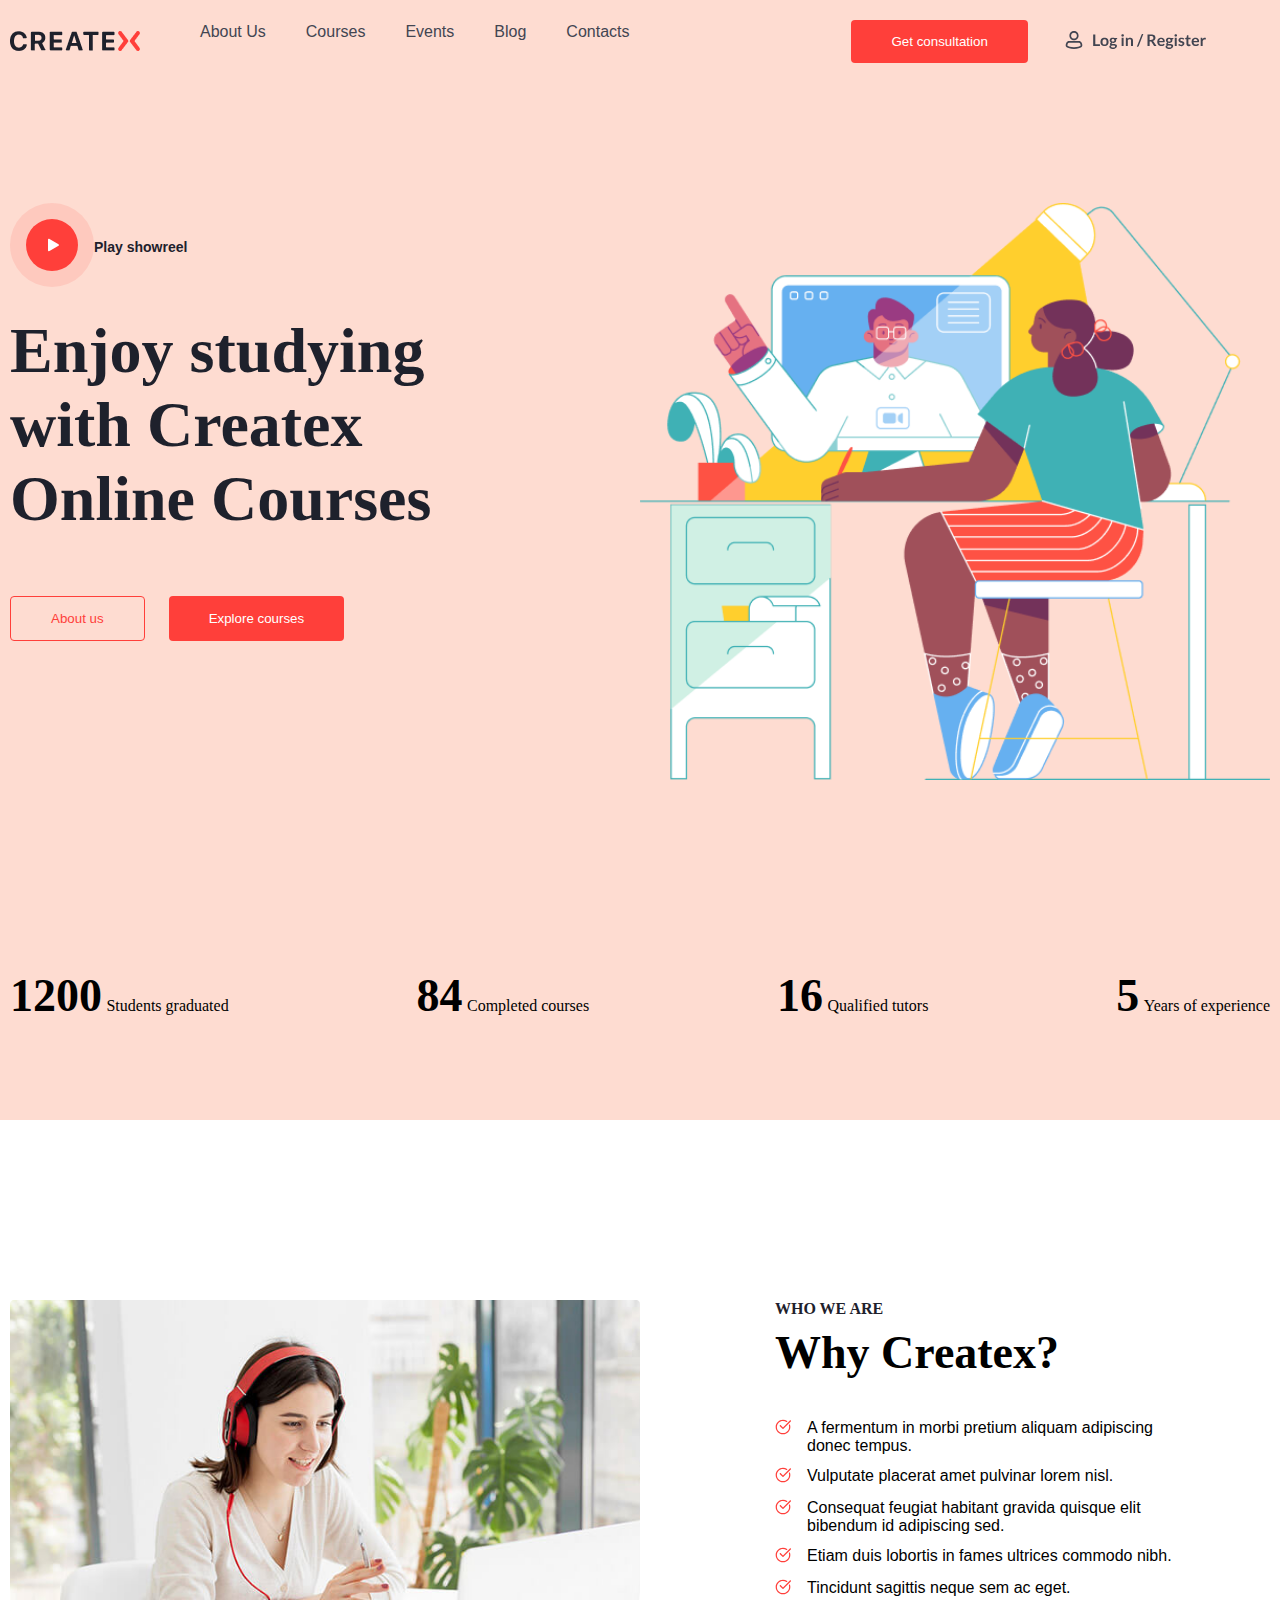
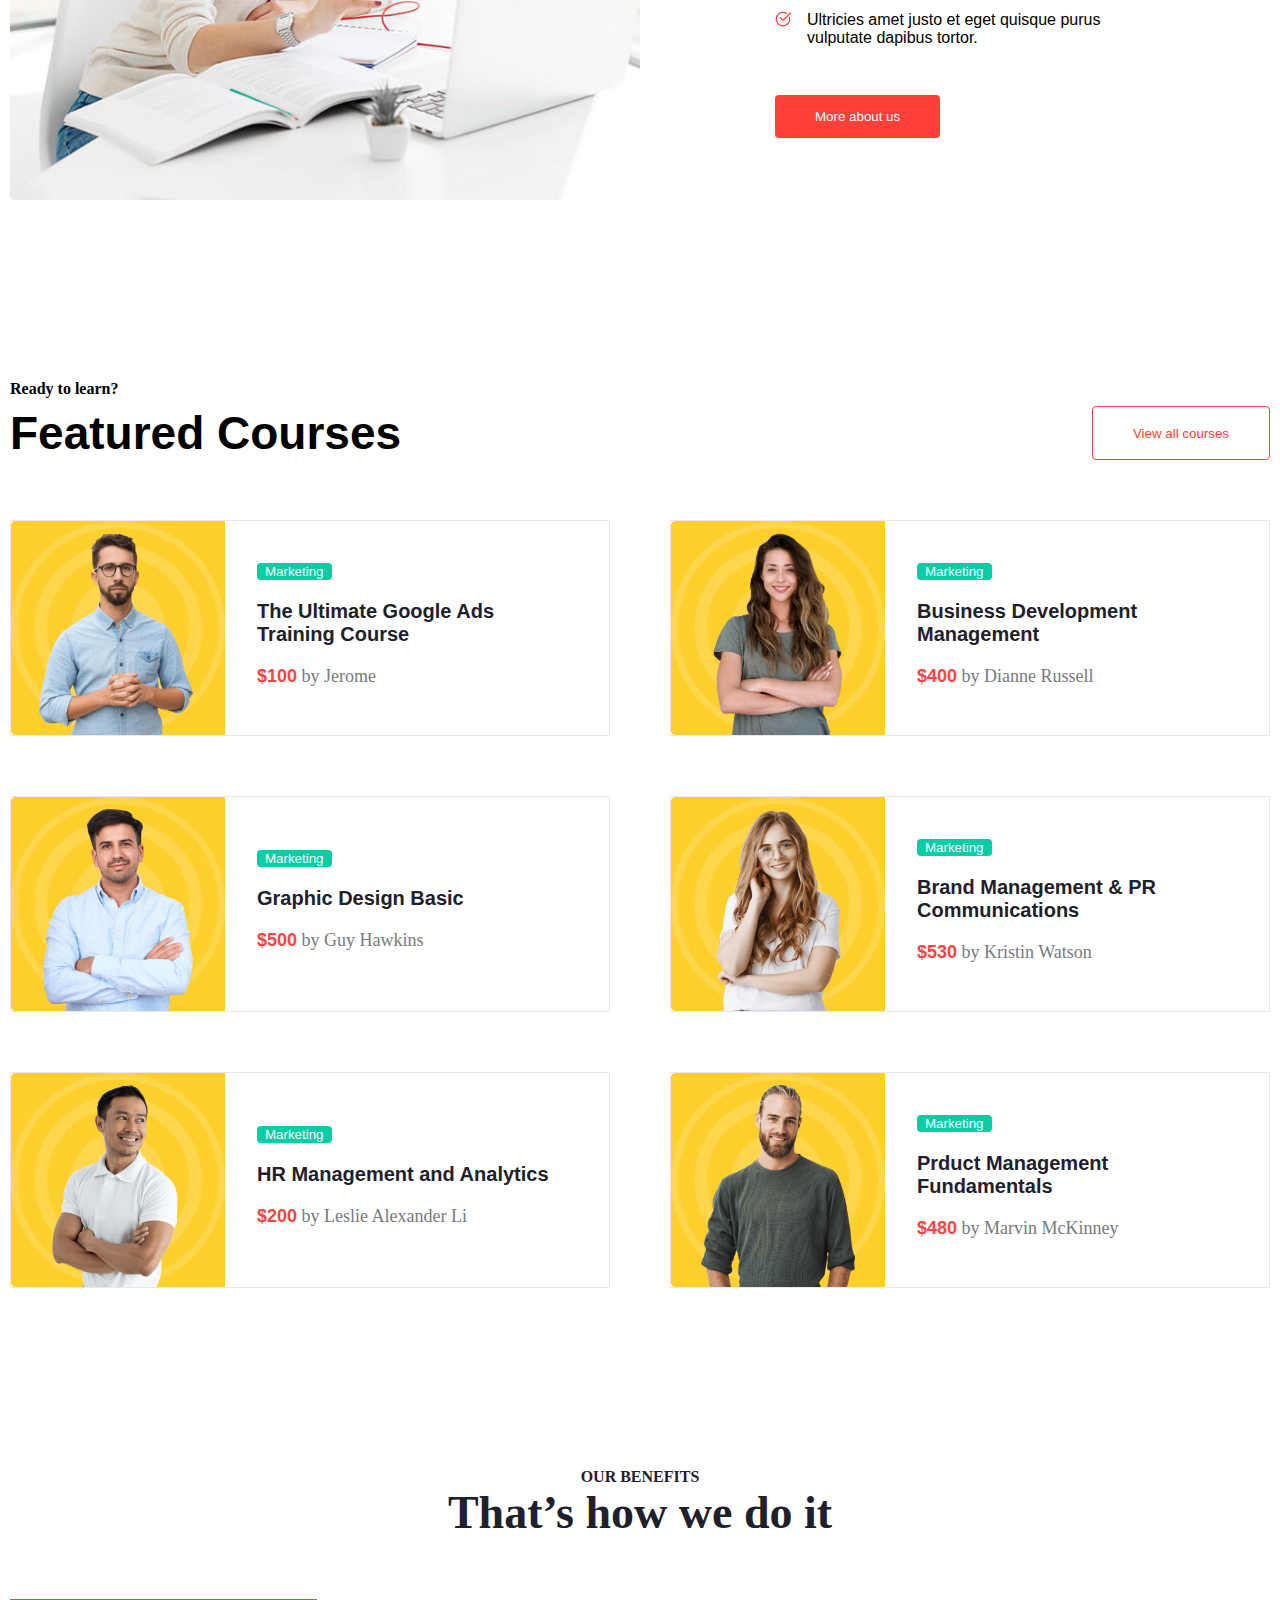
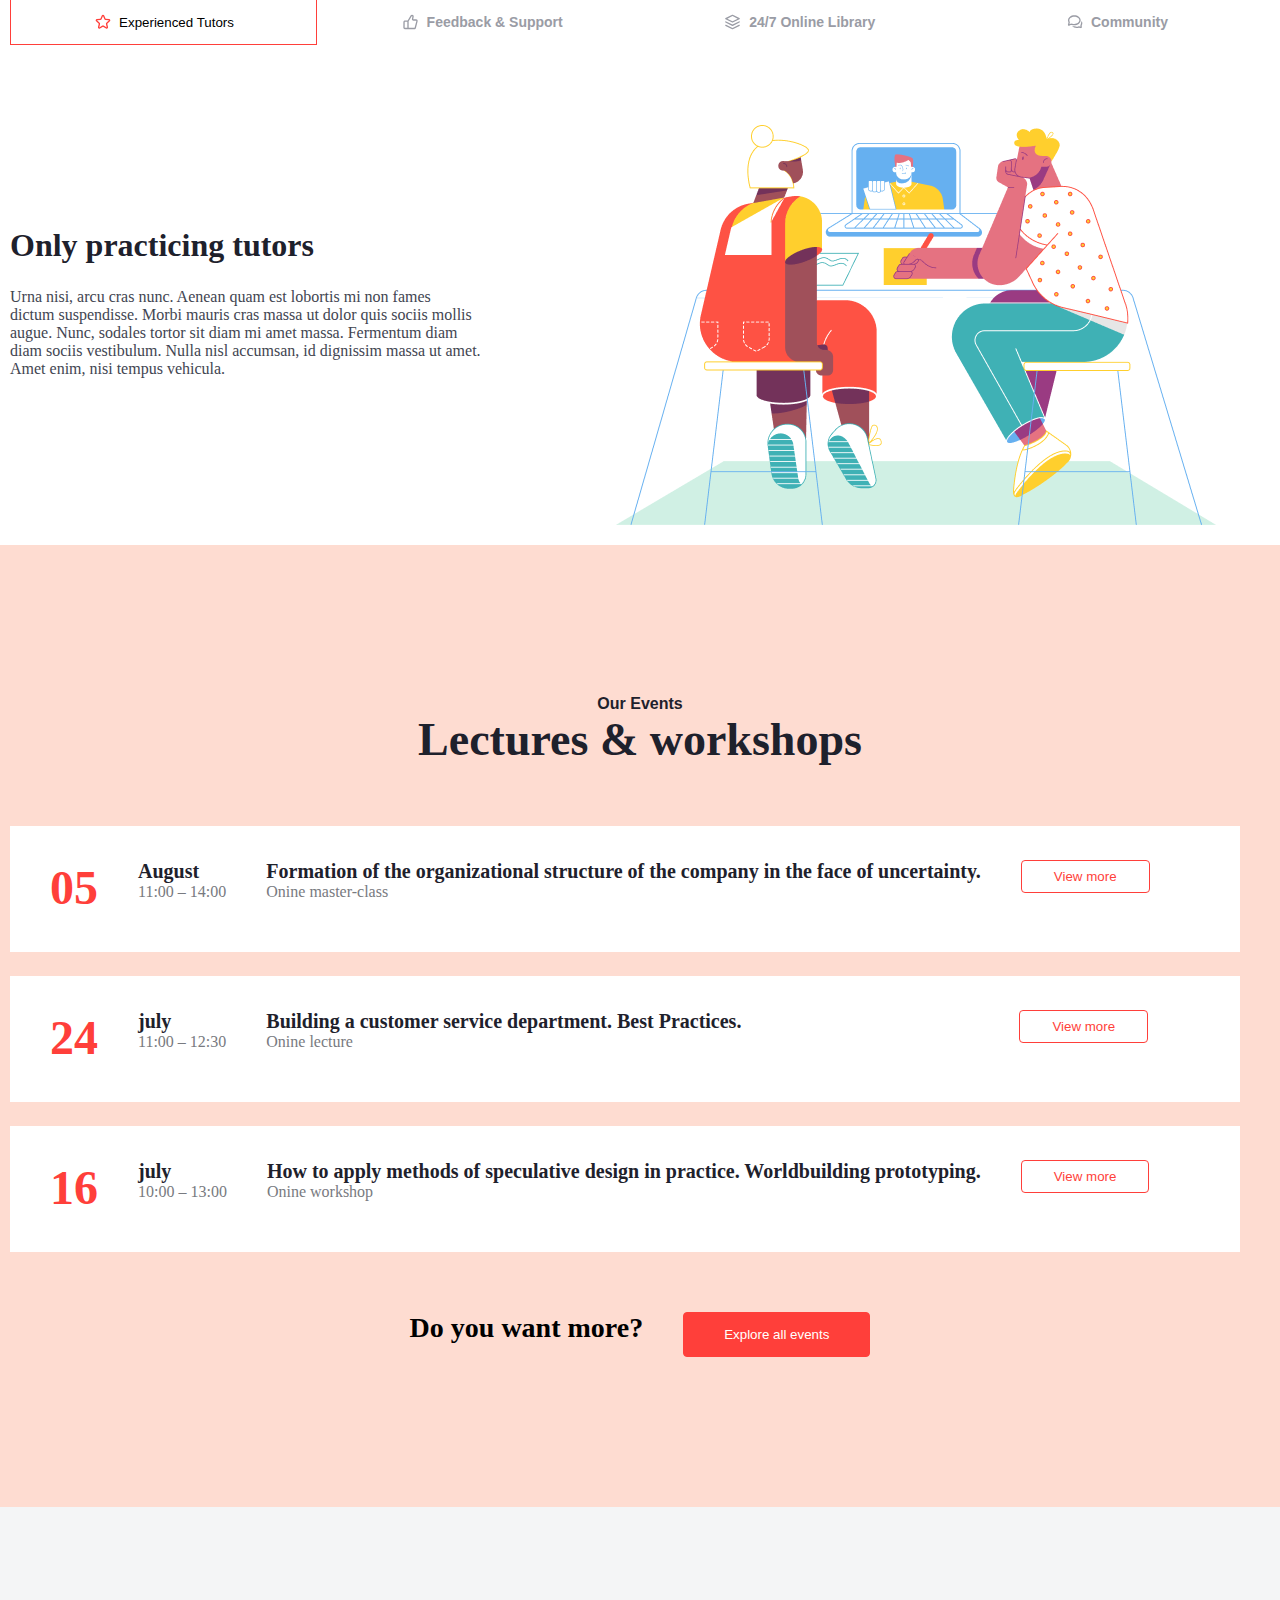
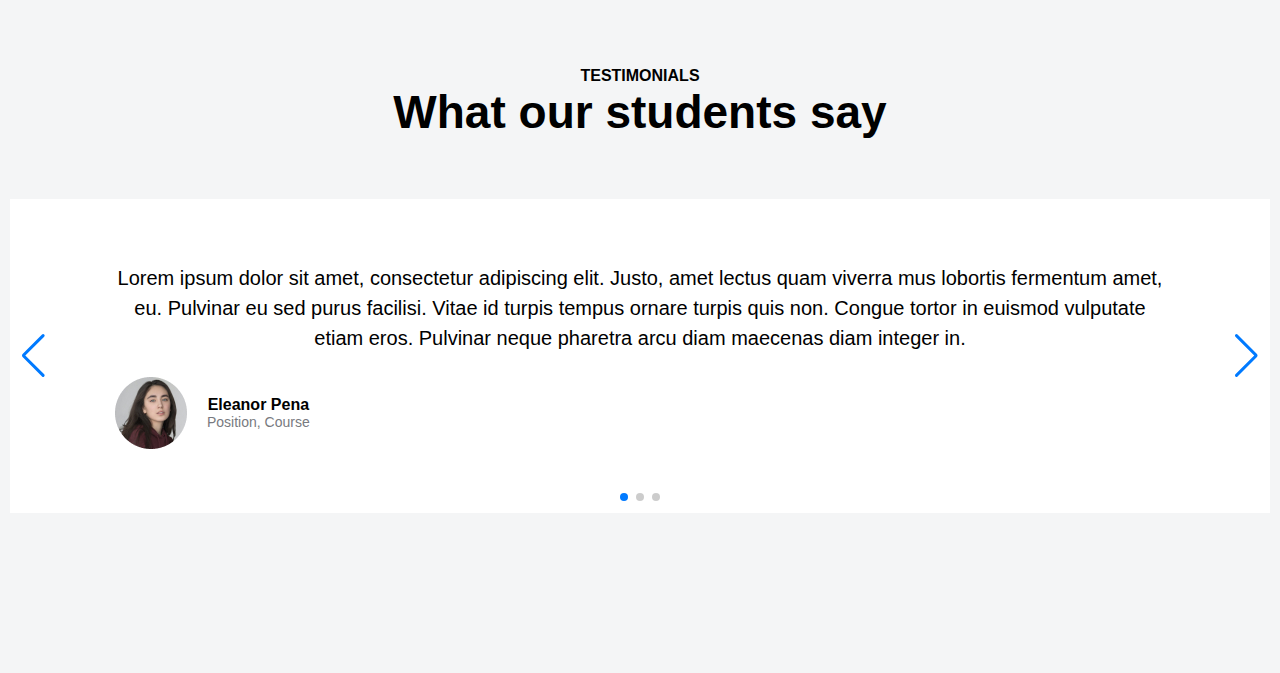
==== index.html @ 964c34a2 "first commit" ====
<!doctype html>
<html lang="en">
<head>
    <meta charset="UTF-8">
    <meta name="viewport"
          content="width=device-width, user-scalable=no, initial-scale=1.0, maximum-scale=1.0, minimum-scale=1.0">
    <meta http-equiv="X-UA-Compatible" content="ie=edge">
    <title>Document</title>
    <link
            rel="stylesheet"
            href="https://cdn.jsdelivr.net/npm/swiper@10/swiper-bundle.min.css"
    />
    <link rel="stylesheet" href="style.css">

</head>
<body>
<header class="header">
<div class="container">
    <nav class="header__nav">
        <div class="header__left">
            <h1 class="header__logo">
                <img src="img/logo.png" alt="">
            </h1>
            <div class="header__menu">
                <a href=""class="header__menu_link">About Us</a>
                <a href="pages/courses/index.html"class="header__menu_link">Courses</a>
                <a href=""class="header__menu_link">Events</a>
                <a href=""class="header__menu_link">Blog</a>
                <a href=""class="header__menu_link">Contacts</a>
            </div>
        </div>
        <div class="header__right">
            <button class="header__btn">Get consultation</button>
            <div class="header__user">
                <svg width="143" height="26" viewBox="0 0 143 26" fill="none" xmlns="http://www.w3.org/2000/svg">
                    <path fill-rule="evenodd" clip-rule="evenodd" d="M10.0002 5.70866C8.38936 5.70866 7.08353 7.0145 7.08353 8.62533C7.08353 10.2362 8.38936 11.542 10.0002 11.542C11.611 11.542 12.9169 10.2362 12.9169 8.62533C12.9169 7.0145 11.611 5.70866 10.0002 5.70866ZM5.41686 8.62533C5.41686 6.09402 7.46889 4.04199 10.0002 4.04199C12.5315 4.04199 14.5835 6.09402 14.5835 8.62533C14.5835 11.1566 12.5315 13.2087 10.0002 13.2087C7.46889 13.2087 5.41686 11.1566 5.41686 8.62533Z" fill="#424551"/>
                    <path fill-rule="evenodd" clip-rule="evenodd" d="M5.08691 15.7087C4.50914 15.7087 4.05755 15.99 3.87424 16.3942C3.62053 16.9536 3.39078 17.6196 3.33656 18.2513C3.31233 18.5337 3.43006 18.7418 3.5923 18.8426C4.44993 19.3753 6.43719 20.292 10.0002 20.292C13.5632 20.292 15.5505 19.3753 16.4081 18.8426C16.5703 18.7418 16.6881 18.5337 16.6638 18.2513C16.6096 17.6196 16.3799 16.9536 16.1261 16.3942C15.9428 15.99 15.4912 15.7087 14.9135 15.7087H5.08691ZM2.35639 15.7058C2.86301 14.5887 3.99428 14.042 5.08691 14.042H14.9135C16.0061 14.042 17.1374 14.5887 17.644 15.7058C17.935 16.3474 18.2472 17.2099 18.3244 18.1088C18.3946 18.9273 18.0544 19.7819 17.2876 20.2583C16.1596 20.959 13.8665 21.9587 10.0002 21.9587C6.13386 21.9587 3.84078 20.959 2.71283 20.2583C1.94595 19.7819 1.60575 18.9273 1.676 18.1088C1.75315 17.2099 2.0654 16.3474 2.35639 15.7058Z" fill="#424551"/>
                    <path d="M31.32 17.224H35.952V19H29.168V7.432H31.32V17.224ZM40.5288 10.664C41.1421 10.664 41.6968 10.7627 42.1928 10.96C42.6941 11.1573 43.1208 11.4373 43.4728 11.8C43.8248 12.1627 44.0968 12.6053 44.2888 13.128C44.4808 13.6507 44.5768 14.2347 44.5768 14.88C44.5768 15.5307 44.4808 16.1173 44.2888 16.64C44.0968 17.1627 43.8248 17.608 43.4728 17.976C43.1208 18.344 42.6941 18.6267 42.1928 18.824C41.6968 19.0213 41.1421 19.12 40.5288 19.12C39.9154 19.12 39.3581 19.0213 38.8568 18.824C38.3554 18.6267 37.9261 18.344 37.5688 17.976C37.2168 17.608 36.9421 17.1627 36.7448 16.64C36.5528 16.1173 36.4568 15.5307 36.4568 14.88C36.4568 14.2347 36.5528 13.6507 36.7448 13.128C36.9421 12.6053 37.2168 12.1627 37.5688 11.8C37.9261 11.4373 38.3554 11.1573 38.8568 10.96C39.3581 10.7627 39.9154 10.664 40.5288 10.664ZM40.5288 17.6C41.2114 17.6 41.7154 17.3707 42.0408 16.912C42.3714 16.4533 42.5368 15.7813 42.5368 14.896C42.5368 14.0107 42.3714 13.336 42.0408 12.872C41.7154 12.408 41.2114 12.176 40.5288 12.176C39.8354 12.176 39.3234 12.4107 38.9928 12.88C38.6621 13.344 38.4968 14.016 38.4968 14.896C38.4968 15.776 38.6621 16.448 38.9928 16.912C39.3234 17.3707 39.8354 17.6 40.5288 17.6ZM48.9585 10.648C49.3105 10.648 49.6412 10.6853 49.9505 10.76C50.2598 10.8293 50.5425 10.9333 50.7985 11.072H53.1585V11.808C53.1585 11.9307 53.1265 12.0267 53.0625 12.096C52.9985 12.1653 52.8892 12.2133 52.7345 12.24L51.9985 12.376C52.0518 12.5147 52.0918 12.6613 52.1185 12.816C52.1505 12.9707 52.1665 13.1333 52.1665 13.304C52.1665 13.7093 52.0838 14.0773 51.9185 14.408C51.7585 14.7333 51.5345 15.0107 51.2465 15.24C50.9638 15.4693 50.6252 15.648 50.2305 15.776C49.8412 15.8987 49.4172 15.96 48.9585 15.96C48.6492 15.96 48.3478 15.9307 48.0545 15.872C47.7985 16.0267 47.6705 16.2 47.6705 16.392C47.6705 16.5573 47.7452 16.68 47.8945 16.76C48.0492 16.8347 48.2492 16.888 48.4945 16.92C48.7452 16.952 49.0278 16.9733 49.3425 16.984C49.6572 16.9893 49.9798 17.0053 50.3105 17.032C50.6412 17.0587 50.9638 17.1067 51.2785 17.176C51.5932 17.24 51.8732 17.344 52.1185 17.488C52.3692 17.632 52.5692 17.8293 52.7185 18.08C52.8732 18.3253 52.9505 18.6427 52.9505 19.032C52.9505 19.3947 52.8598 19.7467 52.6785 20.088C52.5025 20.4293 52.2438 20.7333 51.9025 21C51.5665 21.2667 51.1532 21.48 50.6625 21.64C50.1718 21.8053 49.6118 21.888 48.9825 21.888C48.3585 21.888 47.8172 21.8267 47.3585 21.704C46.8998 21.5867 46.5185 21.4267 46.2145 21.224C45.9158 21.0267 45.6918 20.7973 45.5425 20.536C45.3932 20.2747 45.3185 20.0027 45.3185 19.72C45.3185 19.336 45.4358 19.0133 45.6705 18.752C45.9052 18.4907 46.2305 18.2827 46.6465 18.128C46.4438 18.016 46.2812 17.8667 46.1585 17.68C46.0358 17.4933 45.9745 17.2507 45.9745 16.952C45.9745 16.8293 45.9958 16.704 46.0385 16.576C46.0812 16.4427 46.1452 16.312 46.2305 16.184C46.3212 16.056 46.4332 15.936 46.5665 15.824C46.6998 15.7067 46.8572 15.6027 47.0385 15.512C46.6225 15.288 46.2945 14.9893 46.0545 14.616C45.8198 14.2427 45.7025 13.8053 45.7025 13.304C45.7025 12.8987 45.7825 12.5333 45.9425 12.208C46.1078 11.8773 46.3345 11.5973 46.6225 11.368C46.9158 11.1333 47.2598 10.9547 47.6545 10.832C48.0545 10.7093 48.4892 10.648 48.9585 10.648ZM51.1265 19.368C51.1265 19.208 51.0785 19.0773 50.9825 18.976C50.8865 18.8747 50.7558 18.7973 50.5905 18.744C50.4252 18.6853 50.2305 18.6427 50.0065 18.616C49.7878 18.5893 49.5532 18.5707 49.3025 18.56C49.0572 18.544 48.8012 18.5307 48.5345 18.52C48.2732 18.504 48.0198 18.48 47.7745 18.448C47.5505 18.5707 47.3692 18.7173 47.2305 18.888C47.0972 19.0533 47.0305 19.2453 47.0305 19.464C47.0305 19.608 47.0652 19.7413 47.1345 19.864C47.2092 19.992 47.3238 20.1013 47.4785 20.192C47.6385 20.2827 47.8438 20.352 48.0945 20.4C48.3452 20.4533 48.6518 20.48 49.0145 20.48C49.3825 20.48 49.6998 20.4507 49.9665 20.392C50.2332 20.3387 50.4518 20.2613 50.6225 20.16C50.7985 20.064 50.9265 19.9467 51.0065 19.808C51.0865 19.6747 51.1265 19.528 51.1265 19.368ZM48.9585 14.696C49.2038 14.696 49.4172 14.664 49.5985 14.6C49.7798 14.5307 49.9292 14.4373 50.0465 14.32C50.1692 14.2027 50.2598 14.0613 50.3185 13.896C50.3825 13.7307 50.4145 13.5493 50.4145 13.352C50.4145 12.9467 50.2918 12.6267 50.0465 12.392C49.8065 12.152 49.4438 12.032 48.9585 12.032C48.4732 12.032 48.1078 12.152 47.8625 12.392C47.6225 12.6267 47.5025 12.9467 47.5025 13.352C47.5025 13.544 47.5318 13.7227 47.5905 13.888C47.6545 14.0533 47.7452 14.1973 47.8625 14.32C47.9852 14.4373 48.1372 14.5307 48.3185 14.6C48.5052 14.664 48.7185 14.696 48.9585 14.696ZM59.5975 10.792V19H57.6215V10.792H59.5975ZM59.8935 8.4C59.8935 8.57067 59.8588 8.73067 59.7895 8.88C59.7202 9.02933 59.6268 9.16 59.5095 9.272C59.3975 9.384 59.2642 9.47467 59.1095 9.544C58.9548 9.608 58.7895 9.64 58.6135 9.64C58.4428 9.64 58.2802 9.608 58.1255 9.544C57.9762 9.47467 57.8455 9.384 57.7335 9.272C57.6215 9.16 57.5308 9.02933 57.4615 8.88C57.3975 8.73067 57.3655 8.57067 57.3655 8.4C57.3655 8.224 57.3975 8.05867 57.4615 7.904C57.5308 7.74933 57.6215 7.616 57.7335 7.504C57.8455 7.392 57.9762 7.304 58.1255 7.24C58.2802 7.17067 58.4428 7.136 58.6135 7.136C58.7895 7.136 58.9548 7.17067 59.1095 7.24C59.2642 7.304 59.3975 7.392 59.5095 7.504C59.6268 7.616 59.7202 7.74933 59.7895 7.904C59.8588 8.05867 59.8935 8.224 59.8935 8.4ZM61.8372 19V10.792H63.0453C63.3013 10.792 63.4693 10.912 63.5493 11.152L63.6853 11.8C63.8506 11.6293 64.0239 11.4747 64.2053 11.336C64.3919 11.1973 64.5866 11.0773 64.7893 10.976C64.9973 10.8747 65.2186 10.7973 65.4533 10.744C65.6879 10.6907 65.9439 10.664 66.2213 10.664C66.6693 10.664 67.0666 10.7413 67.4133 10.896C67.7599 11.0453 68.0479 11.2587 68.2773 11.536C68.5119 11.808 68.6879 12.136 68.8053 12.52C68.9279 12.8987 68.9893 13.3173 68.9893 13.776V19H67.0133V13.776C67.0133 13.2747 66.8959 12.888 66.6613 12.616C66.4319 12.3387 66.0853 12.2 65.6213 12.2C65.2799 12.2 64.9599 12.2773 64.6613 12.432C64.3626 12.5867 64.0799 12.7973 63.8133 13.064V19H61.8372ZM74.7128 19.024C74.6648 19.1467 74.6034 19.2533 74.5288 19.344C74.4541 19.4347 74.3688 19.5093 74.2728 19.568C74.1768 19.632 74.0754 19.68 73.9688 19.712C73.8621 19.744 73.7581 19.76 73.6568 19.76H72.8247L77.4968 7.808C77.5874 7.584 77.7181 7.41333 77.8888 7.296C78.0594 7.17333 78.2648 7.112 78.5048 7.112H79.3448L74.7128 19.024ZM85.642 14.48V19H83.49V7.432H87.018C87.8073 7.432 88.482 7.51467 89.042 7.68C89.6073 7.84 90.0687 8.06667 90.426 8.36C90.7887 8.65333 91.0527 9.00533 91.218 9.416C91.3887 9.82133 91.474 10.2693 91.474 10.76C91.474 11.1493 91.4153 11.5173 91.298 11.864C91.186 12.2107 91.0207 12.5253 90.802 12.808C90.5887 13.0907 90.322 13.3387 90.002 13.552C89.6873 13.7653 89.3273 13.936 88.922 14.064C89.194 14.2187 89.4287 14.44 89.626 14.728L92.522 19H90.586C90.3993 19 90.2393 18.9627 90.106 18.888C89.978 18.8133 89.8687 18.7067 89.778 18.568L87.346 14.864C87.2553 14.7253 87.154 14.6267 87.042 14.568C86.9353 14.5093 86.7753 14.48 86.562 14.48H85.642ZM85.642 12.936H86.986C87.3913 12.936 87.7433 12.8853 88.042 12.784C88.346 12.6827 88.594 12.544 88.786 12.368C88.9833 12.1867 89.13 11.9733 89.226 11.728C89.322 11.4827 89.37 11.2133 89.37 10.92C89.37 10.3333 89.1753 9.88267 88.786 9.568C88.402 9.25333 87.8127 9.096 87.018 9.096H85.642V12.936ZM97.1824 10.664C97.6997 10.664 98.1744 10.7467 98.6064 10.912C99.0437 11.0773 99.4197 11.32 99.7344 11.64C100.049 11.9547 100.294 12.344 100.47 12.808C100.646 13.2667 100.734 13.792 100.734 14.384C100.734 14.5333 100.726 14.6587 100.71 14.76C100.7 14.856 100.676 14.9333 100.638 14.992C100.606 15.0453 100.561 15.0853 100.502 15.112C100.444 15.1333 100.369 15.144 100.278 15.144H95.2064C95.265 15.9867 95.4917 16.6053 95.8864 17C96.281 17.3947 96.8037 17.592 97.4544 17.592C97.7744 17.592 98.049 17.5547 98.2784 17.48C98.513 17.4053 98.7157 17.3227 98.8864 17.232C99.0624 17.1413 99.2144 17.0587 99.3424 16.984C99.4757 16.9093 99.6037 16.872 99.7264 16.872C99.8064 16.872 99.8757 16.888 99.9344 16.92C99.993 16.952 100.044 16.9973 100.086 17.056L100.662 17.776C100.444 18.032 100.198 18.248 99.9264 18.424C99.6544 18.5947 99.369 18.7333 99.0704 18.84C98.777 18.9413 98.4757 19.0133 98.1664 19.056C97.8624 19.0987 97.5664 19.12 97.2784 19.12C96.7077 19.12 96.177 19.0267 95.6864 18.84C95.1957 18.648 94.769 18.368 94.4064 18C94.0437 17.6267 93.7584 17.168 93.5504 16.624C93.3424 16.0747 93.2384 15.44 93.2384 14.72C93.2384 14.16 93.329 13.6347 93.5104 13.144C93.6917 12.648 93.9504 12.2187 94.2864 11.856C94.6277 11.488 95.041 11.1973 95.5264 10.984C96.017 10.7707 96.569 10.664 97.1824 10.664ZM97.2224 12.08C96.6464 12.08 96.1957 12.2427 95.8704 12.568C95.545 12.8933 95.337 13.3547 95.2464 13.952H98.9584C98.9584 13.696 98.9237 13.456 98.8544 13.232C98.785 13.0027 98.6784 12.8027 98.5344 12.632C98.3904 12.4613 98.209 12.328 97.9904 12.232C97.7717 12.1307 97.5157 12.08 97.2224 12.08ZM105.177 10.648C105.529 10.648 105.86 10.6853 106.169 10.76C106.479 10.8293 106.761 10.9333 107.017 11.072H109.377V11.808C109.377 11.9307 109.345 12.0267 109.281 12.096C109.217 12.1653 109.108 12.2133 108.953 12.24L108.217 12.376C108.271 12.5147 108.311 12.6613 108.337 12.816C108.369 12.9707 108.385 13.1333 108.385 13.304C108.385 13.7093 108.303 14.0773 108.137 14.408C107.977 14.7333 107.753 15.0107 107.465 15.24C107.183 15.4693 106.844 15.648 106.449 15.776C106.06 15.8987 105.636 15.96 105.177 15.96C104.868 15.96 104.567 15.9307 104.273 15.872C104.017 16.0267 103.889 16.2 103.889 16.392C103.889 16.5573 103.964 16.68 104.113 16.76C104.268 16.8347 104.468 16.888 104.713 16.92C104.964 16.952 105.247 16.9733 105.561 16.984C105.876 16.9893 106.199 17.0053 106.529 17.032C106.86 17.0587 107.183 17.1067 107.497 17.176C107.812 17.24 108.092 17.344 108.337 17.488C108.588 17.632 108.788 17.8293 108.937 18.08C109.092 18.3253 109.169 18.6427 109.169 19.032C109.169 19.3947 109.079 19.7467 108.897 20.088C108.721 20.4293 108.463 20.7333 108.121 21C107.785 21.2667 107.372 21.48 106.881 21.64C106.391 21.8053 105.831 21.888 105.201 21.888C104.577 21.888 104.036 21.8267 103.577 21.704C103.119 21.5867 102.737 21.4267 102.433 21.224C102.135 21.0267 101.911 20.7973 101.761 20.536C101.612 20.2747 101.537 20.0027 101.537 19.72C101.537 19.336 101.655 19.0133 101.889 18.752C102.124 18.4907 102.449 18.2827 102.865 18.128C102.663 18.016 102.5 17.8667 102.377 17.68C102.255 17.4933 102.193 17.2507 102.193 16.952C102.193 16.8293 102.215 16.704 102.257 16.576C102.3 16.4427 102.364 16.312 102.449 16.184C102.54 16.056 102.652 15.936 102.785 15.824C102.919 15.7067 103.076 15.6027 103.257 15.512C102.841 15.288 102.513 14.9893 102.273 14.616C102.039 14.2427 101.921 13.8053 101.921 13.304C101.921 12.8987 102.001 12.5333 102.161 12.208C102.327 11.8773 102.553 11.5973 102.841 11.368C103.135 11.1333 103.479 10.9547 103.873 10.832C104.273 10.7093 104.708 10.648 105.177 10.648ZM107.345 19.368C107.345 19.208 107.297 19.0773 107.201 18.976C107.105 18.8747 106.975 18.7973 106.809 18.744C106.644 18.6853 106.449 18.6427 106.225 18.616C106.007 18.5893 105.772 18.5707 105.521 18.56C105.276 18.544 105.02 18.5307 104.753 18.52C104.492 18.504 104.239 18.48 103.993 18.448C103.769 18.5707 103.588 18.7173 103.449 18.888C103.316 19.0533 103.249 19.2453 103.249 19.464C103.249 19.608 103.284 19.7413 103.353 19.864C103.428 19.992 103.543 20.1013 103.697 20.192C103.857 20.2827 104.063 20.352 104.313 20.4C104.564 20.4533 104.871 20.48 105.233 20.48C105.601 20.48 105.919 20.4507 106.185 20.392C106.452 20.3387 106.671 20.2613 106.841 20.16C107.017 20.064 107.145 19.9467 107.225 19.808C107.305 19.6747 107.345 19.528 107.345 19.368ZM105.177 14.696C105.423 14.696 105.636 14.664 105.817 14.6C105.999 14.5307 106.148 14.4373 106.265 14.32C106.388 14.2027 106.479 14.0613 106.537 13.896C106.601 13.7307 106.633 13.5493 106.633 13.352C106.633 12.9467 106.511 12.6267 106.265 12.392C106.025 12.152 105.663 12.032 105.177 12.032C104.692 12.032 104.327 12.152 104.081 12.392C103.841 12.6267 103.721 12.9467 103.721 13.352C103.721 13.544 103.751 13.7227 103.809 13.888C103.873 14.0533 103.964 14.1973 104.081 14.32C104.204 14.4373 104.356 14.5307 104.537 14.6C104.724 14.664 104.937 14.696 105.177 14.696ZM112.723 10.792V19H110.747V10.792H112.723ZM113.019 8.4C113.019 8.57067 112.984 8.73067 112.915 8.88C112.845 9.02933 112.752 9.16 112.635 9.272C112.523 9.384 112.389 9.47467 112.235 9.544C112.08 9.608 111.915 9.64 111.739 9.64C111.568 9.64 111.405 9.608 111.251 9.544C111.101 9.47467 110.971 9.384 110.859 9.272C110.747 9.16 110.656 9.02933 110.587 8.88C110.523 8.73067 110.491 8.57067 110.491 8.4C110.491 8.224 110.523 8.05867 110.587 7.904C110.656 7.74933 110.747 7.616 110.859 7.504C110.971 7.392 111.101 7.304 111.251 7.24C111.405 7.17067 111.568 7.136 111.739 7.136C111.915 7.136 112.08 7.17067 112.235 7.24C112.389 7.304 112.523 7.392 112.635 7.504C112.752 7.616 112.845 7.74933 112.915 7.904C112.984 8.05867 113.019 8.224 113.019 8.4ZM119.834 12.392C119.781 12.4773 119.725 12.5387 119.666 12.576C119.608 12.608 119.533 12.624 119.442 12.624C119.346 12.624 119.242 12.5973 119.13 12.544C119.024 12.4907 118.898 12.432 118.754 12.368C118.61 12.2987 118.445 12.2373 118.258 12.184C118.077 12.1307 117.861 12.104 117.61 12.104C117.221 12.104 116.914 12.1867 116.69 12.352C116.466 12.5173 116.354 12.7333 116.354 13C116.354 13.176 116.41 13.3253 116.522 13.448C116.64 13.5653 116.792 13.6693 116.978 13.76C117.17 13.8507 117.386 13.9333 117.626 14.008C117.866 14.0773 118.112 14.1547 118.362 14.24C118.613 14.3253 118.858 14.424 119.098 14.536C119.338 14.6427 119.552 14.7813 119.738 14.952C119.93 15.1173 120.082 15.3173 120.194 15.552C120.312 15.7867 120.37 16.0693 120.37 16.4C120.37 16.7947 120.298 17.16 120.154 17.496C120.01 17.8267 119.8 18.1147 119.522 18.36C119.245 18.6 118.901 18.7893 118.49 18.928C118.085 19.0613 117.618 19.128 117.09 19.128C116.808 19.128 116.53 19.1013 116.258 19.048C115.992 19 115.733 18.9307 115.482 18.84C115.237 18.7493 115.008 18.6427 114.794 18.52C114.586 18.3973 114.402 18.264 114.242 18.12L114.698 17.368C114.757 17.2773 114.826 17.208 114.906 17.16C114.986 17.112 115.088 17.088 115.21 17.088C115.333 17.088 115.448 17.1227 115.554 17.192C115.666 17.2613 115.794 17.336 115.938 17.416C116.082 17.496 116.25 17.5707 116.442 17.64C116.64 17.7093 116.888 17.744 117.186 17.744C117.421 17.744 117.621 17.7173 117.786 17.664C117.957 17.6053 118.096 17.5307 118.202 17.44C118.314 17.3493 118.394 17.2453 118.442 17.128C118.496 17.0053 118.522 16.88 118.522 16.752C118.522 16.56 118.464 16.4027 118.346 16.28C118.234 16.1573 118.082 16.0507 117.89 15.96C117.704 15.8693 117.488 15.7893 117.242 15.72C117.002 15.6453 116.754 15.5653 116.498 15.48C116.248 15.3947 116 15.296 115.754 15.184C115.514 15.0667 115.298 14.92 115.106 14.744C114.92 14.568 114.768 14.352 114.65 14.096C114.538 13.84 114.482 13.5307 114.482 13.168C114.482 12.832 114.549 12.512 114.682 12.208C114.816 11.904 115.01 11.64 115.266 11.416C115.528 11.1867 115.85 11.0053 116.234 10.872C116.624 10.7333 117.072 10.664 117.578 10.664C118.144 10.664 118.658 10.7573 119.122 10.944C119.586 11.1307 119.973 11.376 120.282 11.68L119.834 12.392ZM124.643 19.128C123.933 19.128 123.387 18.928 123.003 18.528C122.619 18.1227 122.427 17.5653 122.427 16.856V12.272H121.595C121.488 12.272 121.395 12.2373 121.315 12.168C121.24 12.0987 121.203 11.9947 121.203 11.856V11.072L122.523 10.856L122.939 8.616C122.96 8.50933 123.008 8.42667 123.083 8.368C123.163 8.30933 123.261 8.28 123.379 8.28H124.403V10.864H126.563V12.272H124.403V16.72C124.403 16.976 124.467 17.176 124.595 17.32C124.723 17.464 124.893 17.536 125.107 17.536C125.229 17.536 125.331 17.5227 125.411 17.496C125.496 17.464 125.568 17.432 125.627 17.4C125.691 17.368 125.747 17.3387 125.795 17.312C125.843 17.28 125.891 17.264 125.939 17.264C125.997 17.264 126.045 17.28 126.083 17.312C126.12 17.3387 126.16 17.3813 126.203 17.44L126.795 18.4C126.507 18.64 126.176 18.8213 125.803 18.944C125.429 19.0667 125.043 19.128 124.643 19.128ZM131.526 10.664C132.043 10.664 132.518 10.7467 132.95 10.912C133.387 11.0773 133.763 11.32 134.078 11.64C134.393 11.9547 134.638 12.344 134.814 12.808C134.99 13.2667 135.078 13.792 135.078 14.384C135.078 14.5333 135.07 14.6587 135.054 14.76C135.043 14.856 135.019 14.9333 134.982 14.992C134.95 15.0453 134.905 15.0853 134.846 15.112C134.787 15.1333 134.713 15.144 134.622 15.144H129.55C129.609 15.9867 129.835 16.6053 130.23 17C130.625 17.3947 131.147 17.592 131.798 17.592C132.118 17.592 132.393 17.5547 132.622 17.48C132.857 17.4053 133.059 17.3227 133.23 17.232C133.406 17.1413 133.558 17.0587 133.686 16.984C133.819 16.9093 133.947 16.872 134.07 16.872C134.15 16.872 134.219 16.888 134.278 16.92C134.337 16.952 134.387 16.9973 134.43 17.056L135.006 17.776C134.787 18.032 134.542 18.248 134.27 18.424C133.998 18.5947 133.713 18.7333 133.414 18.84C133.121 18.9413 132.819 19.0133 132.51 19.056C132.206 19.0987 131.91 19.12 131.622 19.12C131.051 19.12 130.521 19.0267 130.03 18.84C129.539 18.648 129.113 18.368 128.75 18C128.387 17.6267 128.102 17.168 127.894 16.624C127.686 16.0747 127.582 15.44 127.582 14.72C127.582 14.16 127.673 13.6347 127.854 13.144C128.035 12.648 128.294 12.2187 128.63 11.856C128.971 11.488 129.385 11.1973 129.87 10.984C130.361 10.7707 130.913 10.664 131.526 10.664ZM131.566 12.08C130.99 12.08 130.539 12.2427 130.214 12.568C129.889 12.8933 129.681 13.3547 129.59 13.952H133.302C133.302 13.696 133.267 13.456 133.198 13.232C133.129 13.0027 133.022 12.8027 132.878 12.632C132.734 12.4613 132.553 12.328 132.334 12.232C132.115 12.1307 131.859 12.08 131.566 12.08ZM136.681 19V10.792H137.841C138.044 10.792 138.185 10.8293 138.265 10.904C138.345 10.9787 138.398 11.1067 138.425 11.288L138.545 12.28C138.838 11.7733 139.182 11.3733 139.577 11.08C139.972 10.7867 140.414 10.64 140.905 10.64C141.31 10.64 141.646 10.7333 141.913 10.92L141.657 12.4C141.641 12.496 141.606 12.5653 141.553 12.608C141.5 12.6453 141.428 12.664 141.337 12.664C141.257 12.664 141.148 12.6453 141.009 12.608C140.87 12.5707 140.686 12.552 140.457 12.552C140.046 12.552 139.694 12.6667 139.401 12.896C139.108 13.12 138.86 13.4507 138.657 13.888V19H136.681Z" fill="#424551"/>
                </svg>

            </div>
            <img class="icon1" src="img/1.png" alt="">
        </div>

    </nav>

</div>


</header>
<main>
    <section class="enjoy">
        <div class="container">
            <div class="enjoy__content">
                <div class="enjoy__info">
                    <div class="enjoy__play">
                        <span>
                            <svg width="84" height="84" viewBox="0 0 84 84" fill="none" xmlns="http://www.w3.org/2000/svg">
                                <circle opacity="0.12" cx="42" cy="42" r="42" fill="#FF3F3A"/>
                                <circle cx="42" cy="42" r="26" fill="#FF3F3A"/>
                                <path d="M48.5 41.134C49.1667 41.5189 49.1667 42.4811 48.5 42.866L39.5 48.0622C38.8333 48.4471 38 47.966 38 47.1962L38 36.8038C38 36.034 38.8333 35.5529 39.5 35.9378L48.5 41.134Z" fill="white"/>
                            </svg>
                        </span>
                        <p>Play showreel</p>
                    </div>
                    <h2 class="enjoy__title">
                        Enjoy studying <br>
                        with Createx <br> Online Courses
                    </h2>
                    <div class="enjoy__btns">
                        <button class="enjoy__btn1">About us</button>
                        <button class="enjoy__btn2">Explore courses</button>
                    </div>


                </div>
                <img class="icon4" src="img/4.png" alt="">
                <img class="enjoy__mainphoto" src="img/illustration%20(1).png" alt="">
            </div>
            <ul class="enjoy__row">
                <li class="enjoy__item">
                    <span class="enjoy__item-sum">1200</span>
                    <span class="enjoy__item-text">Students graduated</span>
                </li>
                <li class="enjoy__item">
                    <span class="enjoy__item-sum">84</span>
                    <span class="enjoy__item-text">Completed courses</span>
                </li>
                <li class="enjoy__item">
                    <span class="enjoy__item-sum">16</span>
                    <span class="enjoy__item-text">Qualified tutors</span>
                </li>
                <li class="enjoy__item">
                    <span class="enjoy__item-sum">5</span>
                    <span class="enjoy__item-text">Years of experience</span>
                </li>



            </ul>
            <img class="icon2" src="img/shapes.png" alt="">
            <img class="icon3" src="img/circles.png" alt="">

        </div>
    </section>

    <section class="question">
        <div class="container">
            <div class="question__row">
                <img class="question__img" src="img/image.png" alt="">
                <div class="question__info">
                    <p class="question__who">WHO WE ARE</p>
                    <h3 class="enjoy__item-sum">Why Createx?</h3>
                    <ul class="question__list ">
                        <li class="question__items">
                            <span><svg width="16" height="16" viewBox="0 0 16 16" fill="none" xmlns="http://www.w3.org/2000/svg">
<g clip-path="url(#clip0_2492_14491)">
<path d="M7.99984 15.3337C12.0432 15.3337 15.3332 12.044 15.3332 8.00033C15.3332 7.30238 15.2357 6.61458 15.0428 5.95588C14.9478 5.63197 14.6096 5.44592 14.2848 5.54096C13.9606 5.6357 13.7751 5.97512 13.8698 6.29903C14.0296 6.84629 14.1109 7.4189 14.1109 8.00033C14.1109 11.3699 11.3695 14.1114 7.99984 14.1114C4.63022 14.1114 1.88873 11.3699 1.88873 8.00033C1.88873 4.63071 4.63022 1.88921 7.99984 1.88921C9.22445 1.88921 10.4027 2.24729 11.4071 2.92449C11.6866 3.11323 12.0668 3.03908 12.2552 2.75948C12.4438 2.47959 12.3703 2.09973 12.0904 1.91115C10.8834 1.09728 9.46898 0.666992 7.99984 0.666992C3.95645 0.666992 0.666504 3.95664 0.666504 8.00033C0.666504 12.044 3.95645 15.3337 7.99984 15.3337Z" fill="#FF3F3A"/>
<path d="M14.8617 1.52885L7.99971 8.3905L5.8044 6.19552C5.54399 5.93526 5.12211 5.93526 4.86169 6.19552C4.60144 6.45593 4.60144 6.87781 4.86169 7.13822L7.52836 9.80489C7.65873 9.93526 7.82898 10.0002 7.99971 10.0002C8.17045 10.0002 8.3407 9.93526 8.47107 9.80489L15.8044 2.47156C16.0647 2.21114 16.0647 1.78927 15.8044 1.52885C15.544 1.2686 15.1221 1.2686 14.8617 1.52885Z" fill="#FF3F3A"/>
</g>
<defs>
<clipPath id="clip0_2492_14491">
<rect width="16" height="16" fill="white"/>
</clipPath>
</defs>
</svg>
</span>
                            A fermentum in morbi pretium aliquam adipiscing <br> donec tempus.
                        <li class="question__items">
                            <span><svg width="16" height="16" viewBox="0 0 16 16" fill="none" xmlns="http://www.w3.org/2000/svg">
<g clip-path="url(#clip0_2492_14491)">
<path d="M7.99984 15.3337C12.0432 15.3337 15.3332 12.044 15.3332 8.00033C15.3332 7.30238 15.2357 6.61458 15.0428 5.95588C14.9478 5.63197 14.6096 5.44592 14.2848 5.54096C13.9606 5.6357 13.7751 5.97512 13.8698 6.29903C14.0296 6.84629 14.1109 7.4189 14.1109 8.00033C14.1109 11.3699 11.3695 14.1114 7.99984 14.1114C4.63022 14.1114 1.88873 11.3699 1.88873 8.00033C1.88873 4.63071 4.63022 1.88921 7.99984 1.88921C9.22445 1.88921 10.4027 2.24729 11.4071 2.92449C11.6866 3.11323 12.0668 3.03908 12.2552 2.75948C12.4438 2.47959 12.3703 2.09973 12.0904 1.91115C10.8834 1.09728 9.46898 0.666992 7.99984 0.666992C3.95645 0.666992 0.666504 3.95664 0.666504 8.00033C0.666504 12.044 3.95645 15.3337 7.99984 15.3337Z" fill="#FF3F3A"/>
<path d="M14.8617 1.52885L7.99971 8.3905L5.8044 6.19552C5.54399 5.93526 5.12211 5.93526 4.86169 6.19552C4.60144 6.45593 4.60144 6.87781 4.86169 7.13822L7.52836 9.80489C7.65873 9.93526 7.82898 10.0002 7.99971 10.0002C8.17045 10.0002 8.3407 9.93526 8.47107 9.80489L15.8044 2.47156C16.0647 2.21114 16.0647 1.78927 15.8044 1.52885C15.544 1.2686 15.1221 1.2686 14.8617 1.52885Z" fill="#FF3F3A"/>
</g>
<defs>
<clipPath id="clip0_2492_14491">
<rect width="16" height="16" fill="white"/>
</clipPath>
</defs>
</svg>
</span>
                            Vulputate placerat amet pulvinar lorem nisl.
                        <li class="question__items">
                            <span><svg width="16" height="16" viewBox="0 0 16 16" fill="none" xmlns="http://www.w3.org/2000/svg">
<g clip-path="url(#clip0_2492_14491)">
<path d="M7.99984 15.3337C12.0432 15.3337 15.3332 12.044 15.3332 8.00033C15.3332 7.30238 15.2357 6.61458 15.0428 5.95588C14.9478 5.63197 14.6096 5.44592 14.2848 5.54096C13.9606 5.6357 13.7751 5.97512 13.8698 6.29903C14.0296 6.84629 14.1109 7.4189 14.1109 8.00033C14.1109 11.3699 11.3695 14.1114 7.99984 14.1114C4.63022 14.1114 1.88873 11.3699 1.88873 8.00033C1.88873 4.63071 4.63022 1.88921 7.99984 1.88921C9.22445 1.88921 10.4027 2.24729 11.4071 2.92449C11.6866 3.11323 12.0668 3.03908 12.2552 2.75948C12.4438 2.47959 12.3703 2.09973 12.0904 1.91115C10.8834 1.09728 9.46898 0.666992 7.99984 0.666992C3.95645 0.666992 0.666504 3.95664 0.666504 8.00033C0.666504 12.044 3.95645 15.3337 7.99984 15.3337Z" fill="#FF3F3A"/>
<path d="M14.8617 1.52885L7.99971 8.3905L5.8044 6.19552C5.54399 5.93526 5.12211 5.93526 4.86169 6.19552C4.60144 6.45593 4.60144 6.87781 4.86169 7.13822L7.52836 9.80489C7.65873 9.93526 7.82898 10.0002 7.99971 10.0002C8.17045 10.0002 8.3407 9.93526 8.47107 9.80489L15.8044 2.47156C16.0647 2.21114 16.0647 1.78927 15.8044 1.52885C15.544 1.2686 15.1221 1.2686 14.8617 1.52885Z" fill="#FF3F3A"/>
</g>
<defs>
<clipPath id="clip0_2492_14491">
<rect width="16" height="16" fill="white"/>
</clipPath>
</defs>
</svg>
</span>
                            Consequat feugiat habitant gravida quisque elit <br> bibendum id adipiscing sed.
                        <li class="question__items">
                            <span><svg width="16" height="16" viewBox="0 0 16 16" fill="none" xmlns="http://www.w3.org/2000/svg">
<g clip-path="url(#clip0_2492_14491)">
<path d="M7.99984 15.3337C12.0432 15.3337 15.3332 12.044 15.3332 8.00033C15.3332 7.30238 15.2357 6.61458 15.0428 5.95588C14.9478 5.63197 14.6096 5.44592 14.2848 5.54096C13.9606 5.6357 13.7751 5.97512 13.8698 6.29903C14.0296 6.84629 14.1109 7.4189 14.1109 8.00033C14.1109 11.3699 11.3695 14.1114 7.99984 14.1114C4.63022 14.1114 1.88873 11.3699 1.88873 8.00033C1.88873 4.63071 4.63022 1.88921 7.99984 1.88921C9.22445 1.88921 10.4027 2.24729 11.4071 2.92449C11.6866 3.11323 12.0668 3.03908 12.2552 2.75948C12.4438 2.47959 12.3703 2.09973 12.0904 1.91115C10.8834 1.09728 9.46898 0.666992 7.99984 0.666992C3.95645 0.666992 0.666504 3.95664 0.666504 8.00033C0.666504 12.044 3.95645 15.3337 7.99984 15.3337Z" fill="#FF3F3A"/>
<path d="M14.8617 1.52885L7.99971 8.3905L5.8044 6.19552C5.54399 5.93526 5.12211 5.93526 4.86169 6.19552C4.60144 6.45593 4.60144 6.87781 4.86169 7.13822L7.52836 9.80489C7.65873 9.93526 7.82898 10.0002 7.99971 10.0002C8.17045 10.0002 8.3407 9.93526 8.47107 9.80489L15.8044 2.47156C16.0647 2.21114 16.0647 1.78927 15.8044 1.52885C15.544 1.2686 15.1221 1.2686 14.8617 1.52885Z" fill="#FF3F3A"/>
</g>
<defs>
<clipPath id="clip0_2492_14491">
<rect width="16" height="16" fill="white"/>
</clipPath>
</defs>
</svg>
</span>
                            Etiam duis lobortis in fames ultrices commodo nibh.
                        <li class="question__items">
                            <span><svg width="16" height="16" viewBox="0 0 16 16" fill="none" xmlns="http://www.w3.org/2000/svg">
<g clip-path="url(#clip0_2492_14491)">
<path d="M7.99984 15.3337C12.0432 15.3337 15.3332 12.044 15.3332 8.00033C15.3332 7.30238 15.2357 6.61458 15.0428 5.95588C14.9478 5.63197 14.6096 5.44592 14.2848 5.54096C13.9606 5.6357 13.7751 5.97512 13.8698 6.29903C14.0296 6.84629 14.1109 7.4189 14.1109 8.00033C14.1109 11.3699 11.3695 14.1114 7.99984 14.1114C4.63022 14.1114 1.88873 11.3699 1.88873 8.00033C1.88873 4.63071 4.63022 1.88921 7.99984 1.88921C9.22445 1.88921 10.4027 2.24729 11.4071 2.92449C11.6866 3.11323 12.0668 3.03908 12.2552 2.75948C12.4438 2.47959 12.3703 2.09973 12.0904 1.91115C10.8834 1.09728 9.46898 0.666992 7.99984 0.666992C3.95645 0.666992 0.666504 3.95664 0.666504 8.00033C0.666504 12.044 3.95645 15.3337 7.99984 15.3337Z" fill="#FF3F3A"/>
<path d="M14.8617 1.52885L7.99971 8.3905L5.8044 6.19552C5.54399 5.93526 5.12211 5.93526 4.86169 6.19552C4.60144 6.45593 4.60144 6.87781 4.86169 7.13822L7.52836 9.80489C7.65873 9.93526 7.82898 10.0002 7.99971 10.0002C8.17045 10.0002 8.3407 9.93526 8.47107 9.80489L15.8044 2.47156C16.0647 2.21114 16.0647 1.78927 15.8044 1.52885C15.544 1.2686 15.1221 1.2686 14.8617 1.52885Z" fill="#FF3F3A"/>
</g>
<defs>
<clipPath id="clip0_2492_14491">
<rect width="16" height="16" fill="white"/>
</clipPath>
</defs>
</svg>
</span>
                            Tincidunt sagittis neque sem ac eget.
                        <li class="question__items">
                            <span><svg width="16" height="16" viewBox="0 0 16 16" fill="none" xmlns="http://www.w3.org/2000/svg">
<g clip-path="url(#clip0_2492_14491)">
<path d="M7.99984 15.3337C12.0432 15.3337 15.3332 12.044 15.3332 8.00033C15.3332 7.30238 15.2357 6.61458 15.0428 5.95588C14.9478 5.63197 14.6096 5.44592 14.2848 5.54096C13.9606 5.6357 13.7751 5.97512 13.8698 6.29903C14.0296 6.84629 14.1109 7.4189 14.1109 8.00033C14.1109 11.3699 11.3695 14.1114 7.99984 14.1114C4.63022 14.1114 1.88873 11.3699 1.88873 8.00033C1.88873 4.63071 4.63022 1.88921 7.99984 1.88921C9.22445 1.88921 10.4027 2.24729 11.4071 2.92449C11.6866 3.11323 12.0668 3.03908 12.2552 2.75948C12.4438 2.47959 12.3703 2.09973 12.0904 1.91115C10.8834 1.09728 9.46898 0.666992 7.99984 0.666992C3.95645 0.666992 0.666504 3.95664 0.666504 8.00033C0.666504 12.044 3.95645 15.3337 7.99984 15.3337Z" fill="#FF3F3A"/>
<path d="M14.8617 1.52885L7.99971 8.3905L5.8044 6.19552C5.54399 5.93526 5.12211 5.93526 4.86169 6.19552C4.60144 6.45593 4.60144 6.87781 4.86169 7.13822L7.52836 9.80489C7.65873 9.93526 7.82898 10.0002 7.99971 10.0002C8.17045 10.0002 8.3407 9.93526 8.47107 9.80489L15.8044 2.47156C16.0647 2.21114 16.0647 1.78927 15.8044 1.52885C15.544 1.2686 15.1221 1.2686 14.8617 1.52885Z" fill="#FF3F3A"/>
</g>
<defs>
<clipPath id="clip0_2492_14491">
<rect width="16" height="16" fill="white"/>
</clipPath>
</defs>
</svg>
</span>
                            Ultricies amet justo et eget quisque purus <br> vulputate dapibus tortor.
                        </li>

                    </ul>
                    <button class="question__btn">
                        More about us
                    </button>
                </div>

            </div>
        </div>

    </section>
    <section class="courses">
        <div class="courses__container container">
            <p class="courses__ready">Ready to learn?</p>
            <div class="courses__top">
                <h2>Featured Courses</h2>
                <button>View all courses</button>
            </div>
            <div class="courses__cards">
                <div class="courses__card">
                    <img src="img/image1.png" alt="">
                    <div class="courses__text">
                        <button >Marketing</button>
                        <h4>The Ultimate Google Ads Training Course</h4>
                        <p> <span>$100</span>  by Jerome </p>
                    </div>
                </div>
                <div class="courses__card">
                    <img src="img/image6.png" alt="">
                    <div class="courses__text">
                        <button >Marketing</button>
                        <h4>Business Development Management</h4>
                        <p> <span>$400</span>  by Dianne Russell </p>
                    </div>
                </div>
                <div class="courses__card">
                    <img src="img/image5.png" alt="">
                    <div class="courses__text">
                        <button >Marketing</button>
                        <h4>Graphic Design Basic</h4>
                        <p> <span>$500</span> by Guy Hawkins  </p>
                    </div>
                </div>
                <div class="courses__card">
                    <img src="img/image4.png" alt="">
                    <div class="courses__text">
                        <button >Marketing</button>
                        <h4>Brand Management & PR Communications</h4>
                        <p> <span>$530</span>  by Kristin Watson </p>
                    </div>
                </div>
                <div class="courses__card">
                    <img src="img/image3.png" alt="">
                    <div class="courses__text">
                        <button >Marketing</button>
                        <h4>HR  Management and Analytics</h4>
                        <p> <span>$200</span> by Leslie Alexander Li</p>
                    </div>
                </div>
                <div class="courses__card">
                    <img src="img/image2.png" alt="">
                    <div class="courses__text">
                        <button >Marketing</button>
                        <h4>Prduct Management Fundamentals</h4>
                        <p> <span>$480</span> by Marvin McKinney </p>
                    </div>
                </div>
            </div>


        </div>

    </section>
    <section class="how">
        <div class="how__container container">
            <div class="how__title">
            <p class="how__benefit">OUR BENEFITS</p>
            <h2 class="how__doit">That’s how we do it</h2>
            </div>
            <div class="how__btns">
                <button class="how__extrabtn">
                    <svg width="16" height="16" viewBox="0 0 16 16" fill="none" xmlns="http://www.w3.org/2000/svg">
                    <path fill-rule="evenodd" clip-rule="evenodd" d="M6.77932 1.46709C7.24248 0.398992 8.75719 0.39899 9.22036 1.46709L10.6214 4.69809L14.1273 5.03216C15.2862 5.14259 15.7543 6.58317 14.8816 7.35373L12.2417 9.68466L13.0073 13.1221C13.2604 14.2585 12.035 15.1488 11.0325 14.5569L7.99984 12.7665L4.96721 14.5569C3.96469 15.1488 2.73926 14.2585 2.99236 13.1221L3.75801 9.68466L1.11809 7.35373C0.245398 6.58317 0.71347 5.14259 1.87242 5.03216L5.37824 4.69809L6.77932 1.46709ZM9.40091 5.22735L7.99984 1.99635L6.59876 5.22735C6.406 5.67189 5.98678 5.97647 5.50444 6.02243L1.99861 6.35649L4.63852 8.68743C5.00174 9.00813 5.16186 9.50095 5.05652 9.97389L4.29088 13.4114L7.32351 11.621C7.74075 11.3746 8.25893 11.3746 8.67617 11.621L11.7088 13.4114L10.9432 9.97389C10.8378 9.50095 10.9979 9.00813 11.3612 8.68743L14.0011 6.35649L10.4952 6.02243C10.0129 5.97647 9.59368 5.67189 9.40091 5.22735Z" fill="#FF3F3A"/>
                </svg>
                    Experienced Tutors</button>
                <button class="how__btn">
                    <svg width="17" height="16" viewBox="0 0 17 16" fill="none" xmlns="http://www.w3.org/2000/svg">
                    <path fill-rule="evenodd" clip-rule="evenodd" d="M9.9547 2.16732C9.86168 2.16732 9.77547 2.21676 9.72843 2.29736L9.72433 2.30438L6.66683 7.26115V13.834H12.3907C12.5135 13.834 12.6198 13.7487 12.6464 13.629L12.6487 13.6186L14.3487 6.97883C14.3798 6.8179 14.2565 6.66732 14.0915 6.66732H11.5002C11.066 6.66732 10.6268 6.52228 10.307 6.21014C9.97075 5.88199 9.81488 5.41203 9.91491 4.90572L10.3941 2.48001C10.4261 2.31806 10.3022 2.16732 10.1372 2.16732H9.9547ZM5.3335 13.834V7.73875H2.97118C2.82739 7.73875 2.7104 7.85476 2.70929 7.99872C2.70929 7.99872 2.70929 7.99872 2.70929 7.99872L2.66684 13.5701C2.66572 13.7154 2.78327 13.834 2.92868 13.834H5.3335ZM5.62809 6.40541L8.58155 1.61731C8.86843 1.13222 9.39032 0.833984 9.9547 0.833984H10.1372C11.1424 0.833984 11.897 1.75237 11.7022 2.73844L11.223 5.16415C11.2144 5.20732 11.22 5.22693 11.2213 5.23124C11.2228 5.23604 11.226 5.24402 11.2383 5.25596C11.2661 5.28317 11.3492 5.33398 11.5002 5.33398H14.0915C15.1121 5.33398 15.8701 6.27923 15.6487 7.27539L15.6464 7.28579L13.9453 13.93C13.7788 14.6537 13.1343 15.1673 12.3907 15.1673H2.92868C2.04298 15.1673 1.32676 14.4457 1.33354 13.56C1.33354 13.56 1.33354 13.56 1.33354 13.56L1.37599 7.98854C1.38271 7.11235 2.09485 6.40541 2.97118 6.40541H5.62809Z" fill="#9A9CA5"/>
                </svg>
                    Feedback & Support</button>
                <button class="how__btn">
                    <svg width="17" height="16" viewBox="0 0 17 16" fill="none" xmlns="http://www.w3.org/2000/svg">
                    <path fill-rule="evenodd" clip-rule="evenodd" d="M8.20184 0.736397C8.38953 0.642555 8.61044 0.642555 8.79813 0.736397L15.4648 4.06973C15.6906 4.18266 15.8333 4.4135 15.8333 4.66602C15.8333 4.91853 15.6906 5.14937 15.4648 5.2623L8.79813 8.59563C8.61044 8.68948 8.38953 8.68948 8.20184 8.59563L1.53517 5.2623C1.30932 5.14937 1.16665 4.91853 1.16665 4.66602C1.16665 4.4135 1.30932 4.18266 1.53517 4.06973L8.20184 0.736397ZM3.32403 4.66602L8.49998 7.25399L13.6759 4.66602L8.49998 2.07804L3.32403 4.66602Z" fill="#9A9CA5"/>
                    <path fill-rule="evenodd" clip-rule="evenodd" d="M1.23703 7.70121C1.40169 7.37189 1.80214 7.2384 2.13146 7.40306L8.49998 10.5873L14.8685 7.40306C15.1978 7.2384 15.5983 7.37189 15.7629 7.70121C15.9276 8.03052 15.7941 8.43097 15.4648 8.59563L8.79813 11.929C8.61044 12.0228 8.38953 12.0228 8.20184 11.929L1.53517 8.59563C1.20586 8.43097 1.07237 8.03052 1.23703 7.70121Z" fill="#9A9CA5"/>
                    <path fill-rule="evenodd" clip-rule="evenodd" d="M1.23703 11.0345C1.40169 10.7052 1.80214 10.5717 2.13146 10.7364L8.49998 13.9207L14.8685 10.7364C15.1978 10.5717 15.5983 10.7052 15.7629 11.0345C15.9276 11.3639 15.7941 11.7643 15.4648 11.929L8.79813 15.2623C8.61044 15.3561 8.38953 15.3561 8.20184 15.2623L1.53517 11.929C1.20586 11.7643 1.07237 11.3639 1.23703 11.0345Z" fill="#9A9CA5"/>
                </svg>
                    24/7 Online Library</button>
                <button class="how__btn">
                    <svg width="16" height="16" viewBox="0 0 16 16" fill="none" xmlns="http://www.w3.org/2000/svg">
                    <path fill-rule="evenodd" clip-rule="evenodd" d="M14.6153 7.04557C14.5204 7.70339 14.2954 8.32861 13.9619 8.90355C13.9869 9.0459 13.9997 9.18979 13.9997 9.33429C13.9997 9.83617 13.8543 10.3165 13.5849 10.7529C13.4504 10.9707 13.4158 11.226 13.4025 11.3946C13.3873 11.5879 13.3924 11.7994 13.4062 12.0025C13.4217 12.2304 13.4497 12.4697 13.4818 12.6954C13.2216 12.6196 12.9395 12.5434 12.6704 12.4826C12.4465 12.4321 12.2174 12.3891 12.0099 12.3676C11.8289 12.349 11.5674 12.3345 11.3335 12.4101C10.8221 12.5754 10.2594 12.6676 9.66636 12.6676C8.96109 12.6676 8.31335 12.5424 7.74559 12.325C7.60903 12.3312 7.47147 12.3343 7.33301 12.3343C6.52993 12.3343 5.75701 12.2287 5.03385 12.0335C6.08516 13.2494 7.81828 14.001 9.66636 14.001C10.3883 14.001 11.0812 13.8901 11.7198 13.6864C11.7209 13.6865 11.723 13.6864 11.726 13.6864C11.7424 13.686 11.7879 13.6851 11.8729 13.6939C12.0067 13.7077 12.1786 13.7385 12.377 13.7833C12.7719 13.8724 13.2157 14.0038 13.5615 14.1136C14.2949 14.3464 15.0056 13.7064 14.8745 12.9621C14.8181 12.6418 14.7595 12.2508 14.7365 11.9122C14.7249 11.7419 14.7236 11.6021 14.7317 11.4995C14.7351 11.457 14.7394 11.4304 14.7421 11.4162C15.1172 10.7949 15.333 10.0874 15.333 9.33429C15.333 8.48526 15.0693 7.70995 14.6153 7.04557Z" fill="#9A9CA5"/>
                    <path fill-rule="evenodd" clip-rule="evenodd" d="M3.73109 3.79943C2.83245 4.48662 2.33306 5.38871 2.33306 6.33398C2.33306 6.80534 2.45577 7.25932 2.68599 7.68147C2.77367 7.84226 2.79854 8.00812 2.80744 8.1204C2.81714 8.24283 2.8123 8.36867 2.80166 8.48633C2.78034 8.72191 2.72949 8.98884 2.66849 9.25174C2.59715 9.55927 2.50572 9.88724 2.41296 10.1952C2.76512 10.0672 3.15003 9.93601 3.51493 9.82956C3.80985 9.74352 4.10767 9.66886 4.37274 9.62695C4.60108 9.59084 4.93243 9.55536 5.2177 9.65405C5.85792 9.87555 6.57411 10.0007 7.33306 10.0007C8.76451 10.0007 10.0358 9.55621 10.935 8.86854C11.8337 8.18135 12.3331 7.27926 12.3331 6.33398C12.3331 5.38871 11.8337 4.48662 10.935 3.79943C10.0358 3.11176 8.76451 2.66732 7.33306 2.66732C5.90162 2.66732 4.63034 3.11176 3.73109 3.79943ZM2.92116 2.74028C4.07283 1.85959 5.63489 1.33398 7.33306 1.33398C9.03123 1.33398 10.5933 1.85959 11.745 2.74028C12.8973 3.62145 13.6664 4.88602 13.6664 6.33398C13.6664 7.78194 12.8973 9.04652 11.745 9.92769C10.5933 10.8084 9.03123 11.334 7.33306 11.334C6.43769 11.334 5.58244 11.188 4.80591 10.9224C4.80513 10.9246 4.74215 10.9184 4.58098 10.9439C4.39521 10.9733 4.15809 11.0308 3.88836 11.1095C3.35138 11.2662 2.74835 11.4878 2.28902 11.6666C1.49327 11.9763 0.682633 11.212 0.95074 10.3979C1.09284 9.96647 1.26043 9.42121 1.36966 8.95041C1.42468 8.71324 1.46039 8.51384 1.47375 8.36618C1.47839 8.31492 1.47958 8.27756 1.47932 8.2523C1.17246 7.66592 0.99973 7.01748 0.99973 6.33398C0.99973 4.88602 1.76887 3.62145 2.92116 2.74028Z" fill="#9A9CA5"/>
                </svg>
                    Community</button>
            </div>
            <div class="how__main">
                <div class="how__text">
                    <h3>Only practicing tutors</h3>
                    <p>Urna nisi, arcu cras nunc. Aenean quam est lobortis mi non fames <br> dictum suspendisse. Morbi mauris cras massa ut dolor quis sociis mollis
                        <br> augue. Nunc, sodales tortor sit diam mi amet massa. Fermentum diam <br> diam sociis vestibulum. Nulla nisl accumsan, id dignissim massa ut amet.
                        <br> Amet enim, nisi tempus vehicula.</p>
                </div>
                <img class="how__img" src="img/illustration%20how.png" alt="">
            </div>


        </div>

    </section>
    <section class="event">
        <div class="container">
            <div class="event__title">
                <p>Our Events</p>
                <h2>Lectures & workshops</h2>
            </div>
            <div class="event__accardions">
            <div class="event__accardion">
                <h3>05</h3>
                <div class="event__time">
                    <h5>August</h5>
                    <h6>11:00 – 14:00</h6>
                </div>
                <div class="event__description">
                    <h5>Formation of the organizational structure of the company in the face of uncertainty.</h5>
                    <h6>Onine master-class</h6>
                </div>
                <button>View more</button>
            </div>
            <div class="event__accardion">
                <h3>24</h3>
                <div class="event__time">
                    <h5>july</h5>
                    <h6>11:00 – 12:30</h6>
                </div>
                <div class="event__description">
                    <h5>Building a customer service department. Best Practices.</h5>
                    <h6>Onine lecture</h6>
                </div>
                <button class="event__btn">View more</button>
            </div>
            <div class="event__accardion">
                <h3>16</h3>
                <div class="event__time">
                    <h5>july</h5>
                    <h6>10:00 – 13:00</h6>
                </div>
                <div class="event__description">
                    <h5>How to apply methods of speculative design in practice. Worldbuilding prototyping.</h5>
                    <h6>Onine workshop</h6>
                </div>
                <button>View more</button>
            </div>

            </div>
            <div class="event__more">
                <h3>Do you want more?</h3>
                <button>Explore all events</button>
            </div>
        </div>

    </section>
    <section class="test">
        <div class="container">
            <p class="test__subtitle">TESTIMONIALS</p>
            <h2 class="test__title">What our students say</h2>

            <div class="swiper mySwiper">
                <div class="swiper-wrapper">
                    <div class="swiper-slide">
                        <div class="test__comment">
                            <p class="test__comment-text">Lorem ipsum dolor sit amet, consectetur adipiscing elit. Justo, amet lectus quam viverra mus lobortis fermentum amet, eu. Pulvinar eu sed purus facilisi. Vitae id turpis tempus ornare turpis quis non. Congue tortor in euismod vulputate etiam eros. Pulvinar neque pharetra arcu diam maecenas diam integer in.</p>
                        <div class="test__avatar">
                            <img src="./img/avatar.png" alt="">
                            <div class="test__avatar-info">
                                <p class="test__avatar-name">Eleanor Pena</p>
                                <p class="test__avatar-position">Position, Course</p>
                            </div>
                        </div>
                        </div>

                    </div>
                    <div class="swiper-slide">
                        <div class="test__comment">
                            Lorem ipsum dolor sit amet, consectetur adipiscing elit. Justo, amet lectus quam viverra mus lobortis fermentum amet, eu. Pulvinar eu sed purus facilisi. Vitae id turpis tempus ornare turpis quis non. Congue tortor in euismod vulputate etiam eros. Pulvinar neque pharetra arcu diam maecenas diam integer in.
                            <div class="test__avatar">
                                <img src="./img/avatar.png" alt="">
                                <div class="test__avatar-info">
                                    <p class="test__avatar-name">Eleanor Pena</p>
                                    <p class="test__avatar-position">Position, Course</p>
                                </div>
                            </div>
                        </div>

                    </div>
                    <div class="swiper-slide">
                        <div class="test__comment">
                             lobortis fermentum amet, eu. Pulvinar eu sed purus facilisi. Vitae id turpis tempus ornare turpis quis non. Congue tortor in euismod vulputate etiam eros. Pulvinar neque pharetra arcu diam maecenas diam integer in.
                            <div class="test__avatar">

                            </div>
                        </div>

                    </div>

                </div>
                <div class="swiper-button-next"></div>
                <div class="swiper-button-prev"></div>
                <div class="swiper-pagination"></div>
            </div>
        </div>
    </section>

</main>
<script src="https://cdn.jsdelivr.net/npm/swiper@10/swiper-bundle.min.js"></script>
<script src="https://ajax.googleapis.com/ajax/libs/jquery/1.12.4/jquery.min.js"></script>
<script src="./main.js"></script>
</body>
</html>
---- style.css ----
* {
  margin: 0;
  padding: 0;
  -webkit-box-sizing: border-box;
          box-sizing: border-box;
  font-family: Lato, sans-serif;
}

.container {
  width: 1260px;
  margin: 0 auto;
}

.header {
  background: #fedcd1;
}
.header__logo {
  margin-right: 60px;
}
.header__nav {
  display: -webkit-box;
  display: -ms-flexbox;
  display: flex;
  -webkit-column-gap: 222px;
     -moz-column-gap: 222px;
          column-gap: 222px;
  padding-top: 20px;
  -webkit-box-align: center;
      -ms-flex-align: center;
          align-items: center;
}
.header__left {
  display: -webkit-box;
  display: -ms-flexbox;
  display: flex;
}
.header__menu {
  display: -webkit-box;
  display: -ms-flexbox;
  display: flex;
  -webkit-column-gap: 40px;
     -moz-column-gap: 40px;
          column-gap: 40px;
}
.header__right {
  display: -webkit-box;
  display: -ms-flexbox;
  display: flex;
  -webkit-column-gap: 36px;
     -moz-column-gap: 36px;
          column-gap: 36px;
  -webkit-box-align: center;
      -ms-flex-align: center;
          align-items: center;
}
.header__btn {
  padding: 14px 40px;
  background: #FF3F3A;
  border-radius: 4px;
  color: white;
  border: none;
}

.header__menu_link {
  text-decoration: none;
  color: #424551;
}

.enjoy {
  padding-top: 140px;
  display: -webkit-box;
  display: -ms-flexbox;
  display: flex;
  background: #fedcd1;
}
.enjoy__content {
  display: -webkit-box;
  display: -ms-flexbox;
  display: flex;
}
.enjoy__info {
  width: 50%;
}
.enjoy__play {
  display: -webkit-box;
  display: -ms-flexbox;
  display: flex;
  -webkit-box-align: center;
      -ms-flex-align: center;
          align-items: center;
  font-size: 14px;
  font-style: normal;
  font-weight: 700;
  color: #1E212C;
  font-family: Lato sans-serif;
}
.enjoy__title {
  font-family: Lato sans-serif;
  font-size: 64px;
  font-style: normal;
  font-weight: 900;
  color: #1E212C;
  margin-top: 24px;
}
.enjoy__mainphoto {
  width: 50%;
}
.enjoy__btns {
  display: -webkit-box;
  display: -ms-flexbox;
  display: flex;
  -webkit-column-gap: 24px;
     -moz-column-gap: 24px;
          column-gap: 24px;
  margin-top: 60px;
}
.enjoy__btn1 {
  padding: 14px 40px;
  gap: 10px;
  border: 1px solid #FF3F3A;
  background: #fedcd1;
  border-radius: 4px;
  color: #FF3F3A;
}
.enjoy__btn2 {
  padding: 14px 40px;
  background: #FF3F3A;
  border-radius: 4px;
  color: white;
  border: none;
}
.enjoy__row {
  display: -webkit-box;
  display: -ms-flexbox;
  display: flex;
  -webkit-box-orient: horizontal;
  -webkit-box-direction: normal;
      -ms-flex-direction: row;
          flex-direction: row;
  list-style-type: none;
  -webkit-box-pack: justify;
      -ms-flex-pack: justify;
          justify-content: space-between;
  margin-top: 189px;
}
.enjoy__item {
  -webkit-box-align: center;
      -ms-flex-align: center;
          align-items: center;
  margin-bottom: 80px;
}
.enjoy__item-sum {
  font-family: Lato sans-serif;
  font-size: 46px;
  font-style: normal;
  font-weight: 900;
}
.enjoy__item-text {
  font-family: Lato sans-serif;
  font-size: 16px;
  font-style: normal;
  font-weight: 400;
}

.question {
  padding-top: 180px;
}
.question__row {
  display: -webkit-box;
  display: -ms-flexbox;
  display: flex;
  -webkit-column-gap: 135px;
     -moz-column-gap: 135px;
          column-gap: 135px;
}
.question__img {
  width: 50%;
}
.question__info {
  width: 50%;
}
.question__who {
  font-family: Lato sans-serif;
  color: #1E212C;
  font-weight: 700;
  margin-bottom: 8px;
}
.question__list {
  margin-top: 40px;
  list-style-type: none;
  display: -webkit-box;
  display: -ms-flexbox;
  display: flex;
  -webkit-box-orient: vertical;
  -webkit-box-direction: normal;
      -ms-flex-direction: column;
          flex-direction: column;
  gap: 12px;
}
.question__items {
  display: -webkit-box;
  display: -ms-flexbox;
  display: flex;
  -webkit-column-gap: 16px;
     -moz-column-gap: 16px;
          column-gap: 16px;
}
.question__btn {
  padding: 14px 40px;
  background: #FF3F3A;
  border-radius: 4px;
  color: white;
  border: none;
  margin-top: 48px;
}

.courses {
  padding: 180px 0;
}
.courses p {
  font-family: Lato sans-serif;
  font-size: 16px;
  font-style: normal;
  font-weight: 700;
  margin-bottom: 8px;
}
.courses__top {
  display: -webkit-box;
  display: -ms-flexbox;
  display: flex;
  -webkit-box-pack: justify;
      -ms-flex-pack: justify;
          justify-content: space-between;
}
.courses__top h2 {
  font-size: 46px;
  font-style: normal;
  font-weight: 900;
}
.courses__top button {
  padding: 14px 40px;
  color: #FF3F3A;
  background: none;
  border: 1px solid #FF3F3A;
  border-radius: 4px;
}
.courses__cards {
  display: -webkit-box;
  display: -ms-flexbox;
  display: flex;
  -ms-flex-wrap: wrap;
      flex-wrap: wrap;
  -webkit-box-pack: justify;
      -ms-flex-pack: justify;
          justify-content: space-between;
}
.courses__card {
  margin-top: 60px;
  width: 600px;
  display: -webkit-box;
  display: -ms-flexbox;
  display: flex;
  -webkit-box-align: center;
      -ms-flex-align: center;
          align-items: center;
  padding-right: 32px;
  border: 1px solid #E5E8ED;
}
.courses__text {
  margin-left: 32px;
}
.courses__text button {
  padding: 1px 8px;
  -webkit-box-align: center;
      -ms-flex-align: center;
          align-items: center;
  gap: 10px;
  background: #03CEA4;
  border: none;
  border-radius: 4px;
  color: white;
}
.courses__text h4 {
  font-size: 20px;
  font-style: normal;
  font-weight: 700;
  color: #1E212C;
  margin: 20px 0;
}
.courses__text span {
  font-size: 18px;
  font-style: normal;
  font-weight: 700;
  color: #FF4242;
}
.courses__text span:after {
  width: 1px;
  height: 16px;
  color: #787A80;
  position: absolute;
}
.courses__text p {
  font-size: 18px;
  font-style: normal;
  font-weight: 400;
  color: #787A80;
}

.how__title {
  text-align: center;
}
.how__title p {
  font-family: Lato sans-serif;
  font-size: 16px;
  font-style: normal;
  font-weight: 700;
  color: #1E212C;
}
.how__title h2 {
  font-size: 46px;
  font-family: Lato sans-serif;
  font-style: normal;
  font-weight: 900;
  color: #1E212C;
}
.how__extrabtn {
  border: 1px solid #FF3F3A;
  background: none;
  display: -webkit-box;
  display: -ms-flexbox;
  display: flex;
  width: 307px;
  height: 46px;
  padding: 10px 68.5px 10px 70.5px;
  -webkit-box-pack: center;
      -ms-flex-pack: center;
          justify-content: center;
  -webkit-box-align: center;
      -ms-flex-align: center;
          align-items: center;
  -webkit-column-gap: 8px;
     -moz-column-gap: 8px;
          column-gap: 8px;
}
.how__btn {
  background: none;
  display: -webkit-box;
  display: -ms-flexbox;
  display: flex;
  width: 307px;
  height: 46px;
  padding: 10px 68.5px 10px 70.5px;
  -webkit-box-pack: center;
      -ms-flex-pack: center;
          justify-content: center;
  -webkit-box-align: center;
      -ms-flex-align: center;
          align-items: center;
  border: none;
  font-size: 14px;
  font-style: normal;
  font-weight: 700;
  color: #9A9CA5;
  -webkit-column-gap: 8px;
     -moz-column-gap: 8px;
          column-gap: 8px;
}
.how__btns {
  display: -webkit-box;
  display: -ms-flexbox;
  display: flex;
  -webkit-box-pack: justify;
      -ms-flex-pack: justify;
          justify-content: space-between;
  margin-top: 60px;
}
.how__main {
  display: -webkit-box;
  display: -ms-flexbox;
  display: flex;
  -webkit-column-gap: 135px;
     -moz-column-gap: 135px;
          column-gap: 135px;
}
.how__text {
  margin-top: 182px;
  display: -webkit-box;
  display: -ms-flexbox;
  display: flex;
  -webkit-box-orient: vertical;
  -webkit-box-direction: normal;
      -ms-flex-direction: column;
          flex-direction: column;
  row-gap: 24px;
}
.how__text h3 {
  font-family: Lato sans-serif;
  font-size: 32px;
  font-style: normal;
  font-weight: 900;
  color: #1E212C;
}
.how__text p {
  font-size: 16px;
  font-style: normal;
  font-weight: 400;
  font-family: Lato sans-serif;
  color: #424551;
}
.how__img {
  margin-top: 60px;
}

.event {
  background: #fedcd1;
  padding: 150px 0;
}
.event__title {
  text-align: center;
}
.event__title p {
  font-size: 16px;
  font-style: normal;
  font-weight: 700;
  color: #1E212C;
}
.event__title h2 {
  font-family: Lato sans-serif;
  color: #1E212C;
  font-size: 46px;
  font-style: normal;
  font-weight: 900;
}
.event__accardions {
  display: -webkit-box;
  display: -ms-flexbox;
  display: flex;
  -webkit-box-orient: vertical;
  -webkit-box-direction: normal;
      -ms-flex-direction: column;
          flex-direction: column;
  row-gap: 24px;
  padding: 60px 0;
}
.event__btn {
  margin-left: 238px;
}
.event__accardion {
  display: -webkit-box;
  display: -ms-flexbox;
  display: flex;
  background: white;
  width: 1230px;
  height: 126px;
  padding: 34px 40px;
  -webkit-box-align: start;
      -ms-flex-align: start;
          align-items: flex-start;
  gap: 40px;
  -ms-flex-negative: 0;
      flex-shrink: 0;
}
.event__accardion h3 {
  color: #FF3F3A;
  font-family: Lato sans-serif;
  font-size: 48px;
  font-style: normal;
  font-weight: 900;
}
.event__accardion__time {
  display: -webkit-box;
  display: -ms-flexbox;
  display: flex;
  -webkit-box-orient: vertical;
  -webkit-box-direction: normal;
      -ms-flex-direction: column;
          flex-direction: column;
  -webkit-box-align: start;
      -ms-flex-align: start;
          align-items: flex-start;
  gap: 4px;
}
.event__accardion h5 {
  font-family: Lato sans-serif;
  font-size: 20px;
  font-style: normal;
  font-weight: 700;
  color: #1E212C;
}
.event__accardion h6 {
  font-family: Lato sans-serif;
  font-size: 16px;
  font-style: normal;
  font-weight: 400;
  color: #787A80;
}
.event__accardion button {
  padding: 8px 32px;
  border: 1px solid #FF3F3A;
  border-radius: 4px;
  background: none;
  color: #FF3F3A;
}
.event__more {
  display: -webkit-box;
  display: -ms-flexbox;
  display: flex;
  -webkit-box-pack: center;
      -ms-flex-pack: center;
          justify-content: center;
  -webkit-column-gap: 40px;
     -moz-column-gap: 40px;
          column-gap: 40px;
}
.event__more h3 {
  font-family: Lato sans-serif;
  font-size: 28px;
  font-style: normal;
  font-weight: 700;
}
.event__more button {
  padding: 14px 40px;
  color: white;
  background: #FF3F3A;
  border: 1px solid #FF3F3A;
  border-radius: 4px;
}

.test {
  padding: 160px 0;
  background: #F4F5F6;
}
.test__subtitle {
  font-size: 16px;
  font-weight: 700;
  text-align: center;
}
.test__title {
  text-align: center;
  font-size: 46px;
  font-weight: 900;
  margin-bottom: 60px;
}
.test__comment {
  background: white;
  padding: 64px 105px;
}
.test__comment-text {
  font-size: 20px;
  font-weight: 400;
  line-height: 150%;
  margin-bottom: 24px;
}
.test__avatar {
  display: -webkit-box;
  display: -ms-flexbox;
  display: flex;
  -webkit-box-align: center;
      -ms-flex-align: center;
          align-items: center;
  -webkit-column-gap: 20px;
     -moz-column-gap: 20px;
          column-gap: 20px;
}
.test__avatar-name {
  font-size: 16px;
  font-weight: 700;
}
.test__avatar-position {
  font-size: 14px;
  font-weight: 400;
  color: #787A80;
}

.swiper-slide {
  text-align: center;
  font-size: 18px;
  background: #fff;
  display: -webkit-box;
  display: -ms-flexbox;
  display: flex;
  -webkit-box-pack: center;
      -ms-flex-pack: center;
          justify-content: center;
  -webkit-box-align: center;
      -ms-flex-align: center;
          align-items: center;
}

.swiper-slide img {
  display: block;
  -o-object-fit: cover;
     object-fit: cover;
}

.header__courses {
  background: white;
}

.online {
  padding: 80px 0 120px;
}
.online__subtitle {
  font-size: 16px;
  font-weight: 700;
  text-align: center;
}
.online__title {
  font-size: 46px;
  font-weight: 900;
  margin-bottom: 60px;
  text-align: center;
}
.online__tabs {
  list-style-type: none;
  display: -webkit-box;
  display: -ms-flexbox;
  display: flex;
  -webkit-column-gap: 12px;
     -moz-column-gap: 12px;
          column-gap: 12px;
}
.online__tabs-tab {
  padding: 10px 20px;
  font-size: 16px;
  font-weight: 700;
  color: #9A9CA5;
  cursor: pointer;
  -webkit-transition: 0.5s;
  transition: 0.5s;
}
.online__tabs-tab.active {
  border: 1px solid #FF3F3A;
  border-radius: 4px;
  color: #FF3F3A;
}
.online__tabs-tab:hover {
  color: #FF3F3A;
  border: 1px solid #FF3F3A;
  border-radius: 4px;
  -webkit-transition: 0.5s;
  transition: 0.5s;
}
.online__input {
  padding: 11px 16px;
  -webkit-box-pack: center;
      -ms-flex-pack: center;
          justify-content: center;
  display: -webkit-box;
  display: -ms-flexbox;
  display: flex;
  -webkit-box-align: center;
      -ms-flex-align: center;
          align-items: center;
  border-radius: 4px;
  border: 1px solid #D7DADD;
  margin-left: 100px;
  outline: none;
}
.online__el svg {
  position: absolute;
  top: 297px;
  right: 170px;
}
.online__cards {
  display: none;
  -ms-flex-wrap: wrap;
      flex-wrap: wrap;
  gap: 30px;
  margin-top: 60px;
}
.online__card {
  width: calc(33.333333% - 30px);
  border-radius: 4px;
  border: 1px solid var(--gray-300, #E5E8ED);
  background: var(--white, #FFF);
  display: none;
  -webkit-box-shadow: 0px 4px 4px -4px rgba(30, 33, 44, 0.03), 0px 12px 10px -6px rgba(154, 156, 165, 0.04), 0px 30px 24px -10px rgba(154, 156, 165, 0.05), 0px 80px 80px -20px rgba(154, 156, 165, 0.08);
          box-shadow: 0px 4px 4px -4px rgba(30, 33, 44, 0.03), 0px 12px 10px -6px rgba(154, 156, 165, 0.04), 0px 30px 24px -10px rgba(154, 156, 165, 0.05), 0px 80px 80px -20px rgba(154, 156, 165, 0.08);
}
.online__card.active {
  display: -webkit-box;
  display: -ms-flexbox;
  display: flex;
}
.online__card-img {
  width: 390px;
  height: 240px;
}
.online__card-info {
  padding: 24px;
}
.online__card-btn {
  display: -webkit-box;
  display: -ms-flexbox;
  display: flex;
  padding: 1px 8px;
  -webkit-box-align: center;
      -ms-flex-align: center;
          align-items: center;
  border-radius: 4px;
  background: var(--success, #03CEA4);
  border: none;
  color: white;
}
.online__card-title {
  font-size: 20px;
  font-style: normal;
  font-weight: 700;
  margin: 20px 0;
}
.online__card-price {
  color: #787A80;
  font-size: 18px;
  font-style: normal;
  font-weight: 400;
}
.online__card-price span {
  font-size: 18px;
  font-weight: 700;
  color: #FF4242;
}
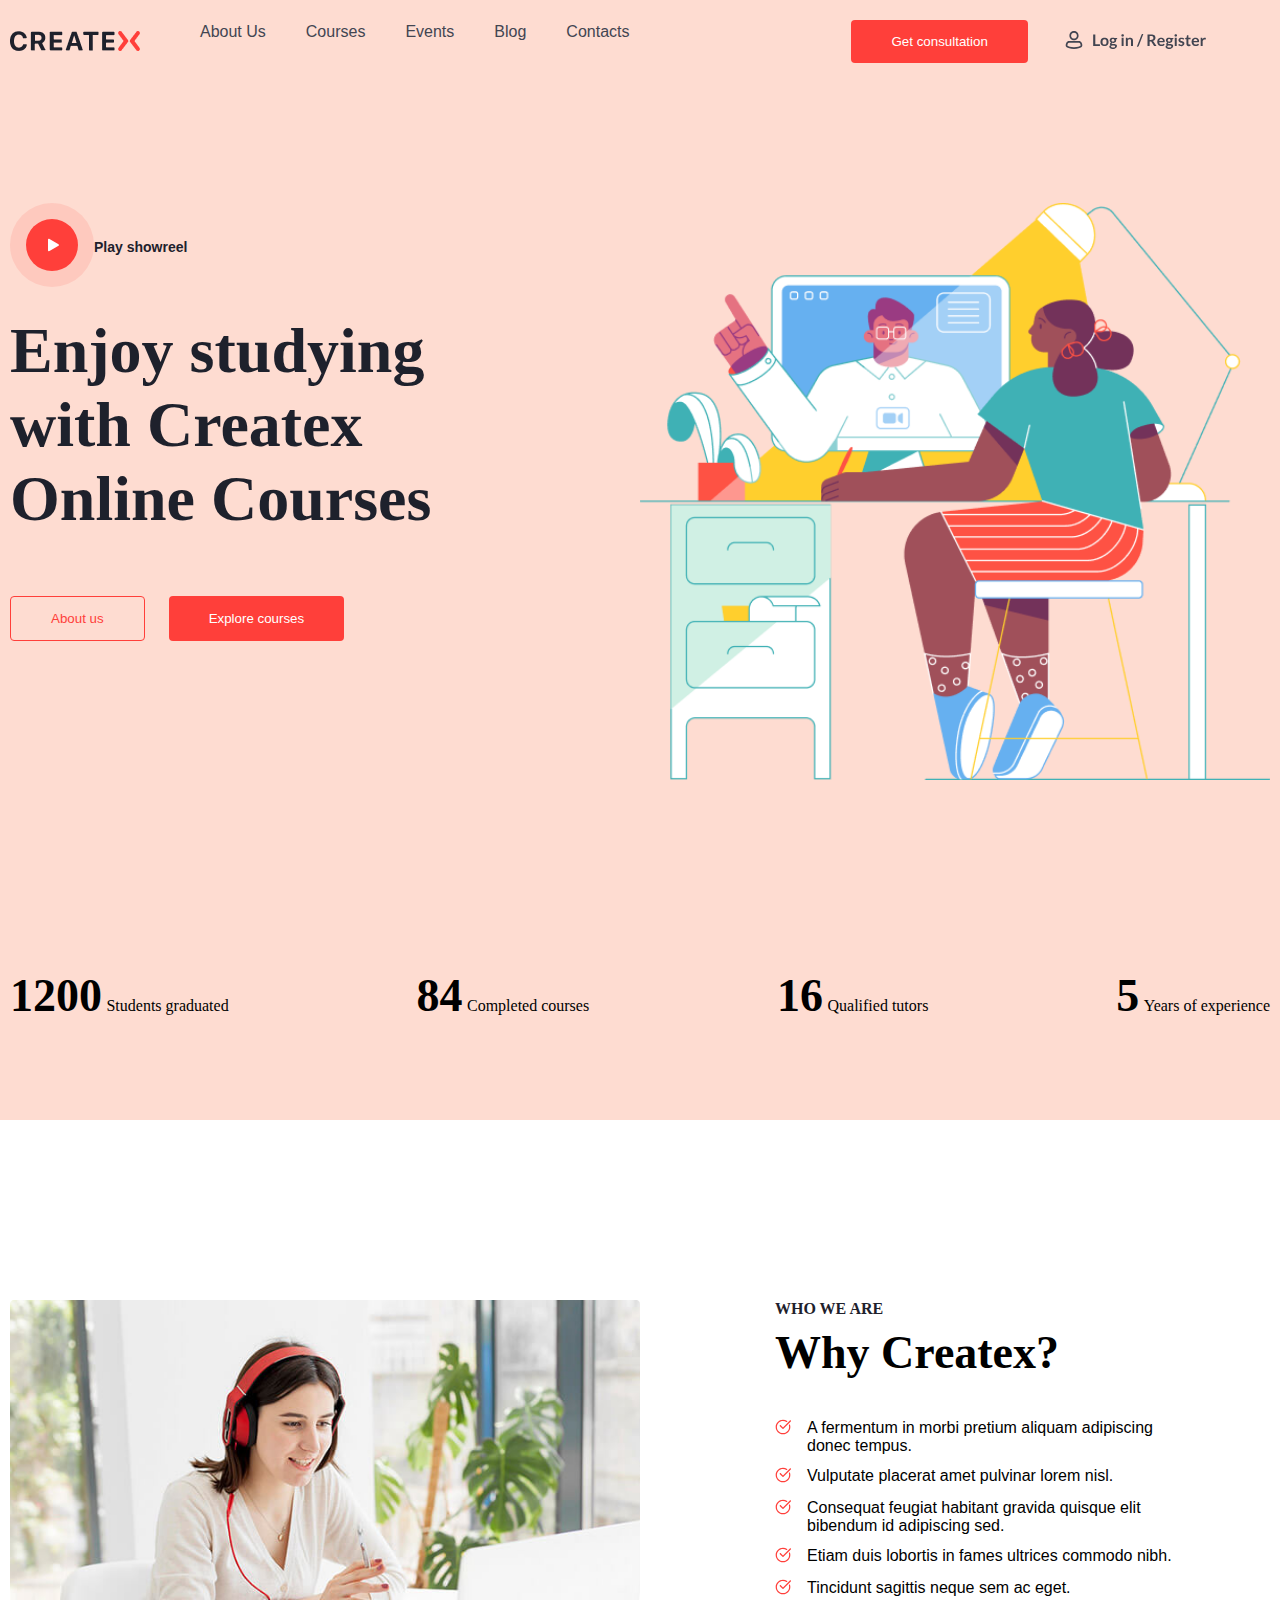
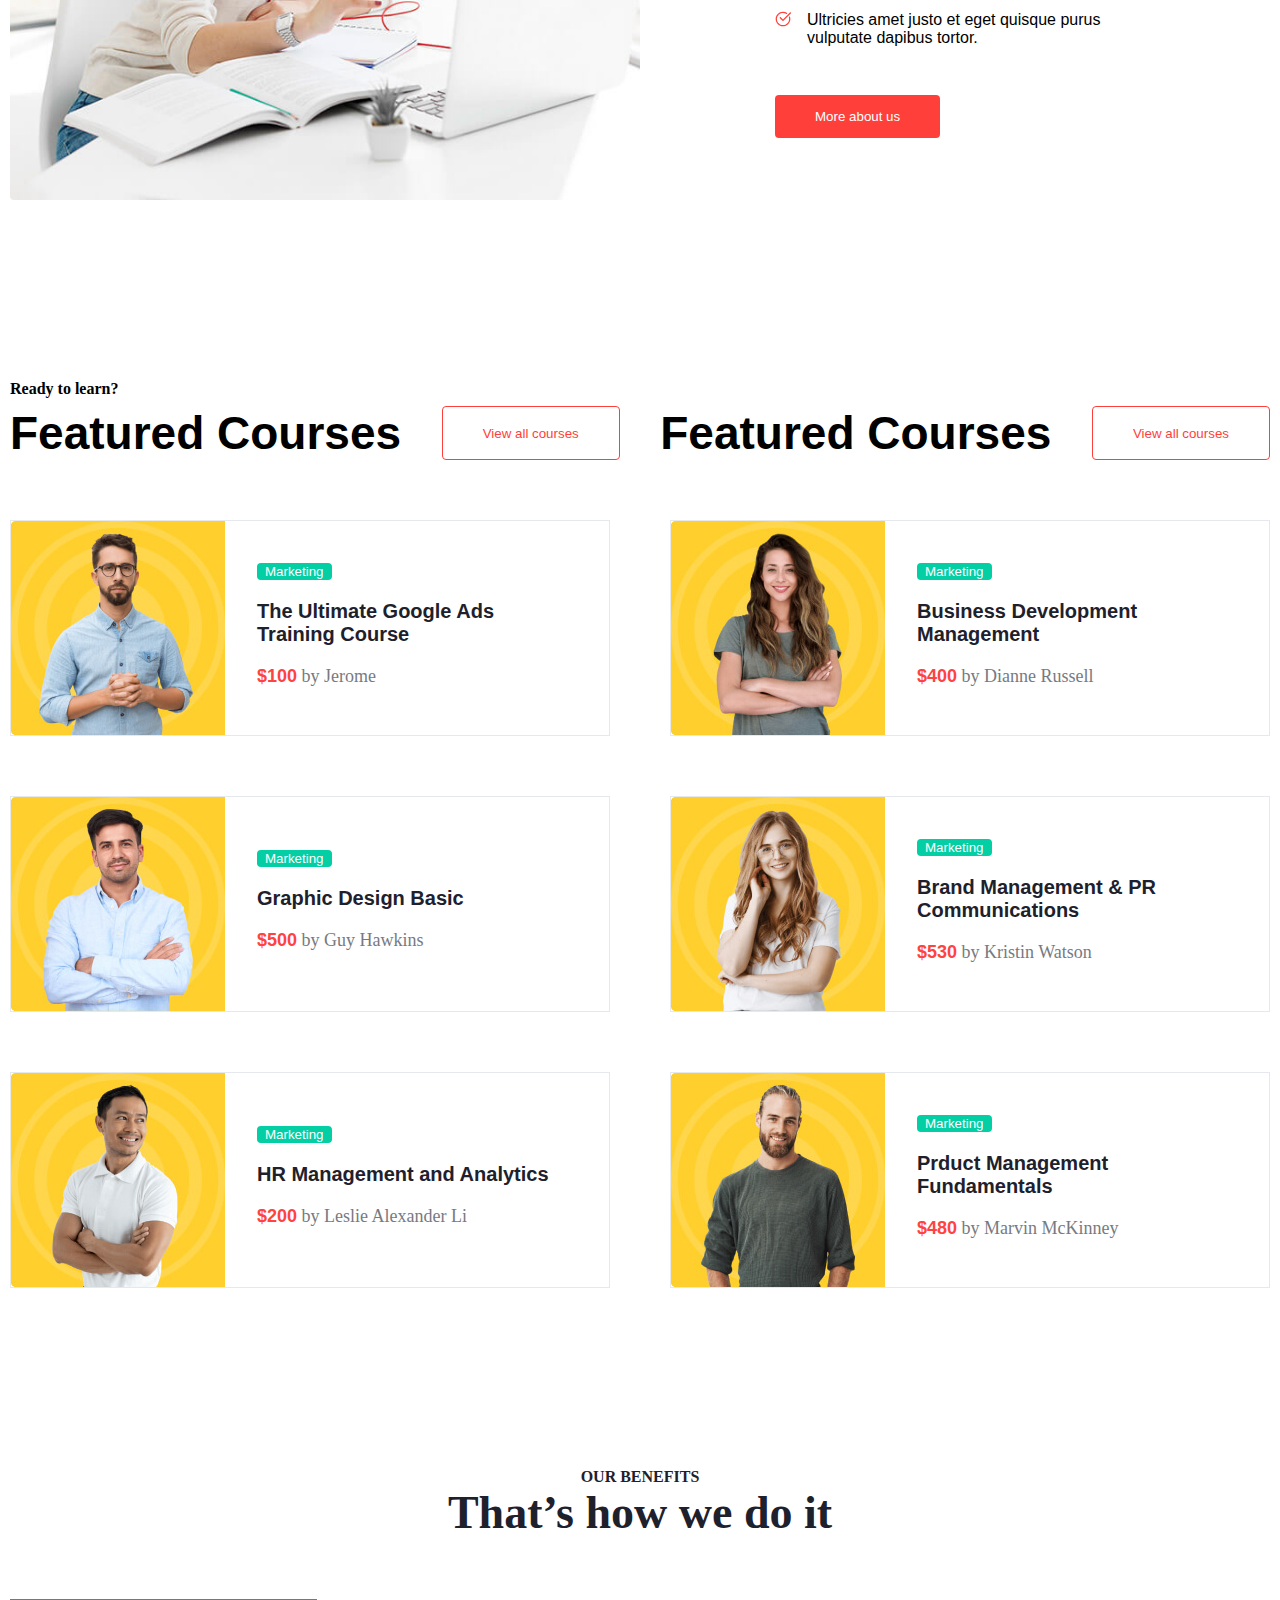
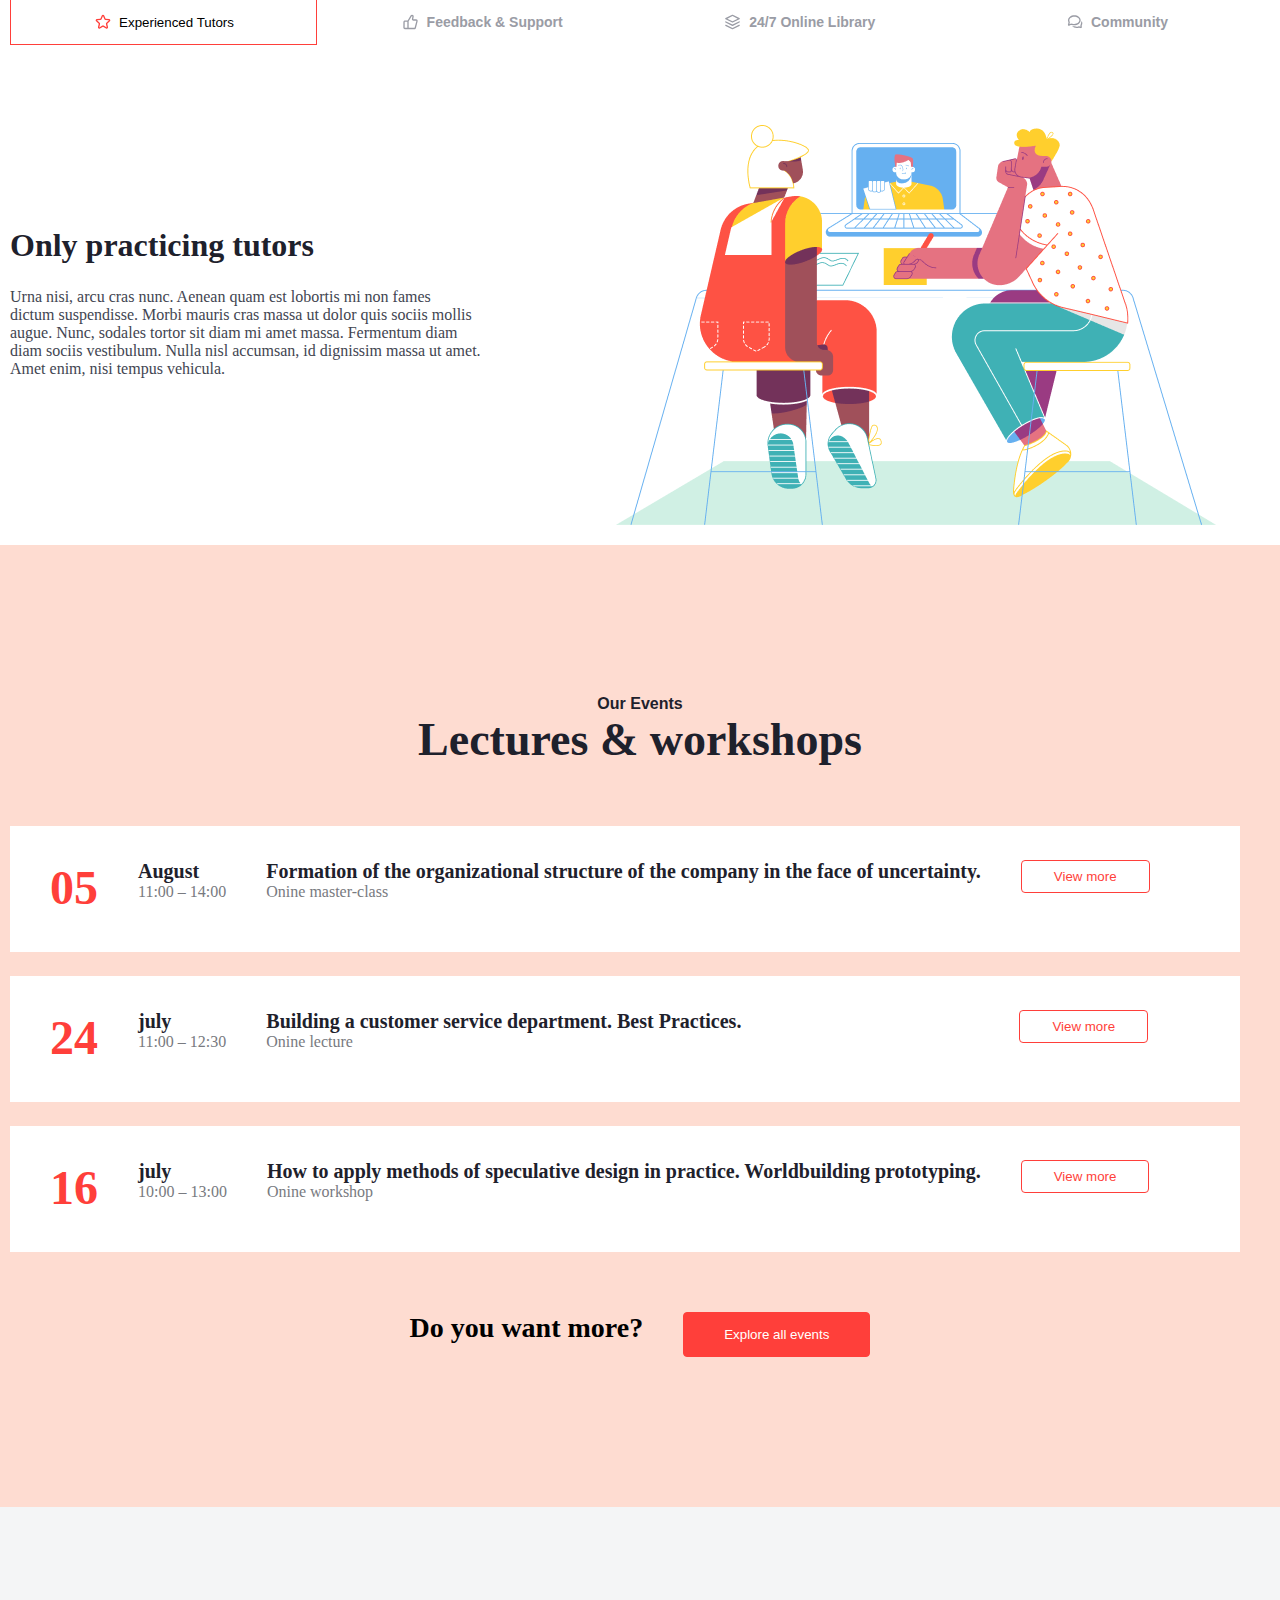
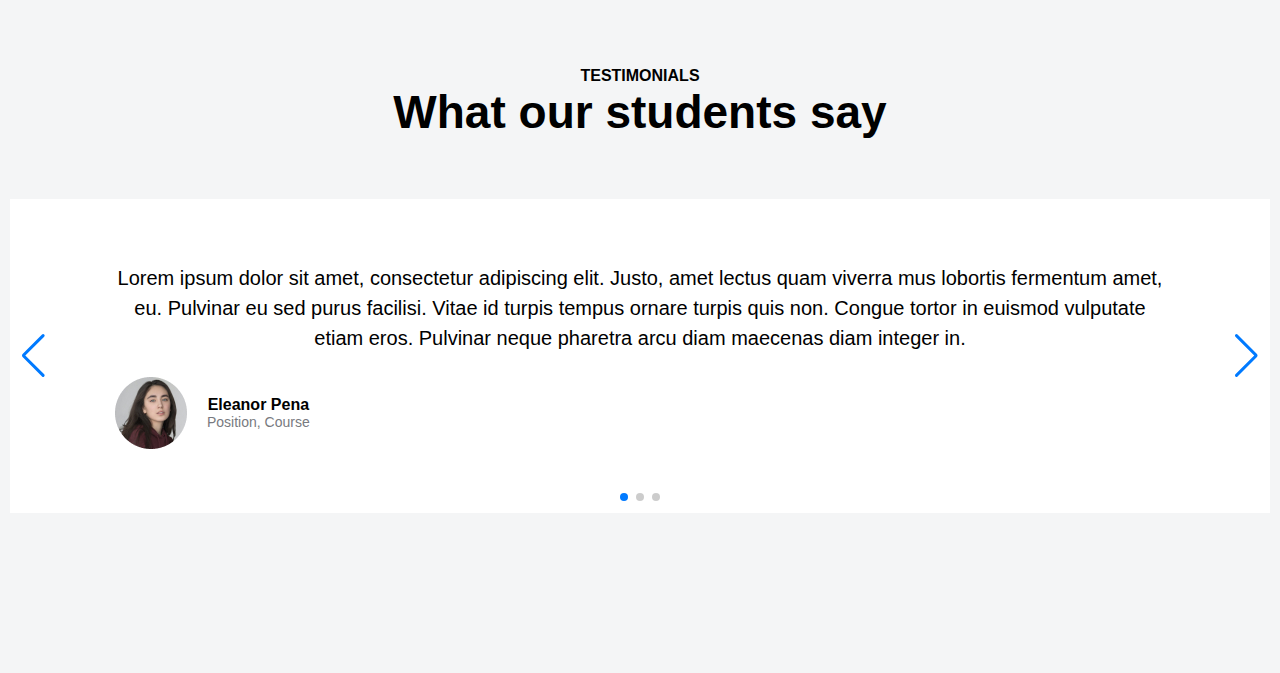
==== commit 6f336b8a: "second commit" ====
--- a/index.html
+++ b/index.html
@@ -212,6 +212,8 @@
         <div class="courses__container container">
             <p class="courses__ready">Ready to learn?</p>
             <div class="courses__top">
+                <h2>Featured Courses</h2>
+                <button>View all courses</button>
                 <h2>Featured Courses</h2>
                 <button>View all courses</button>
             </div>
